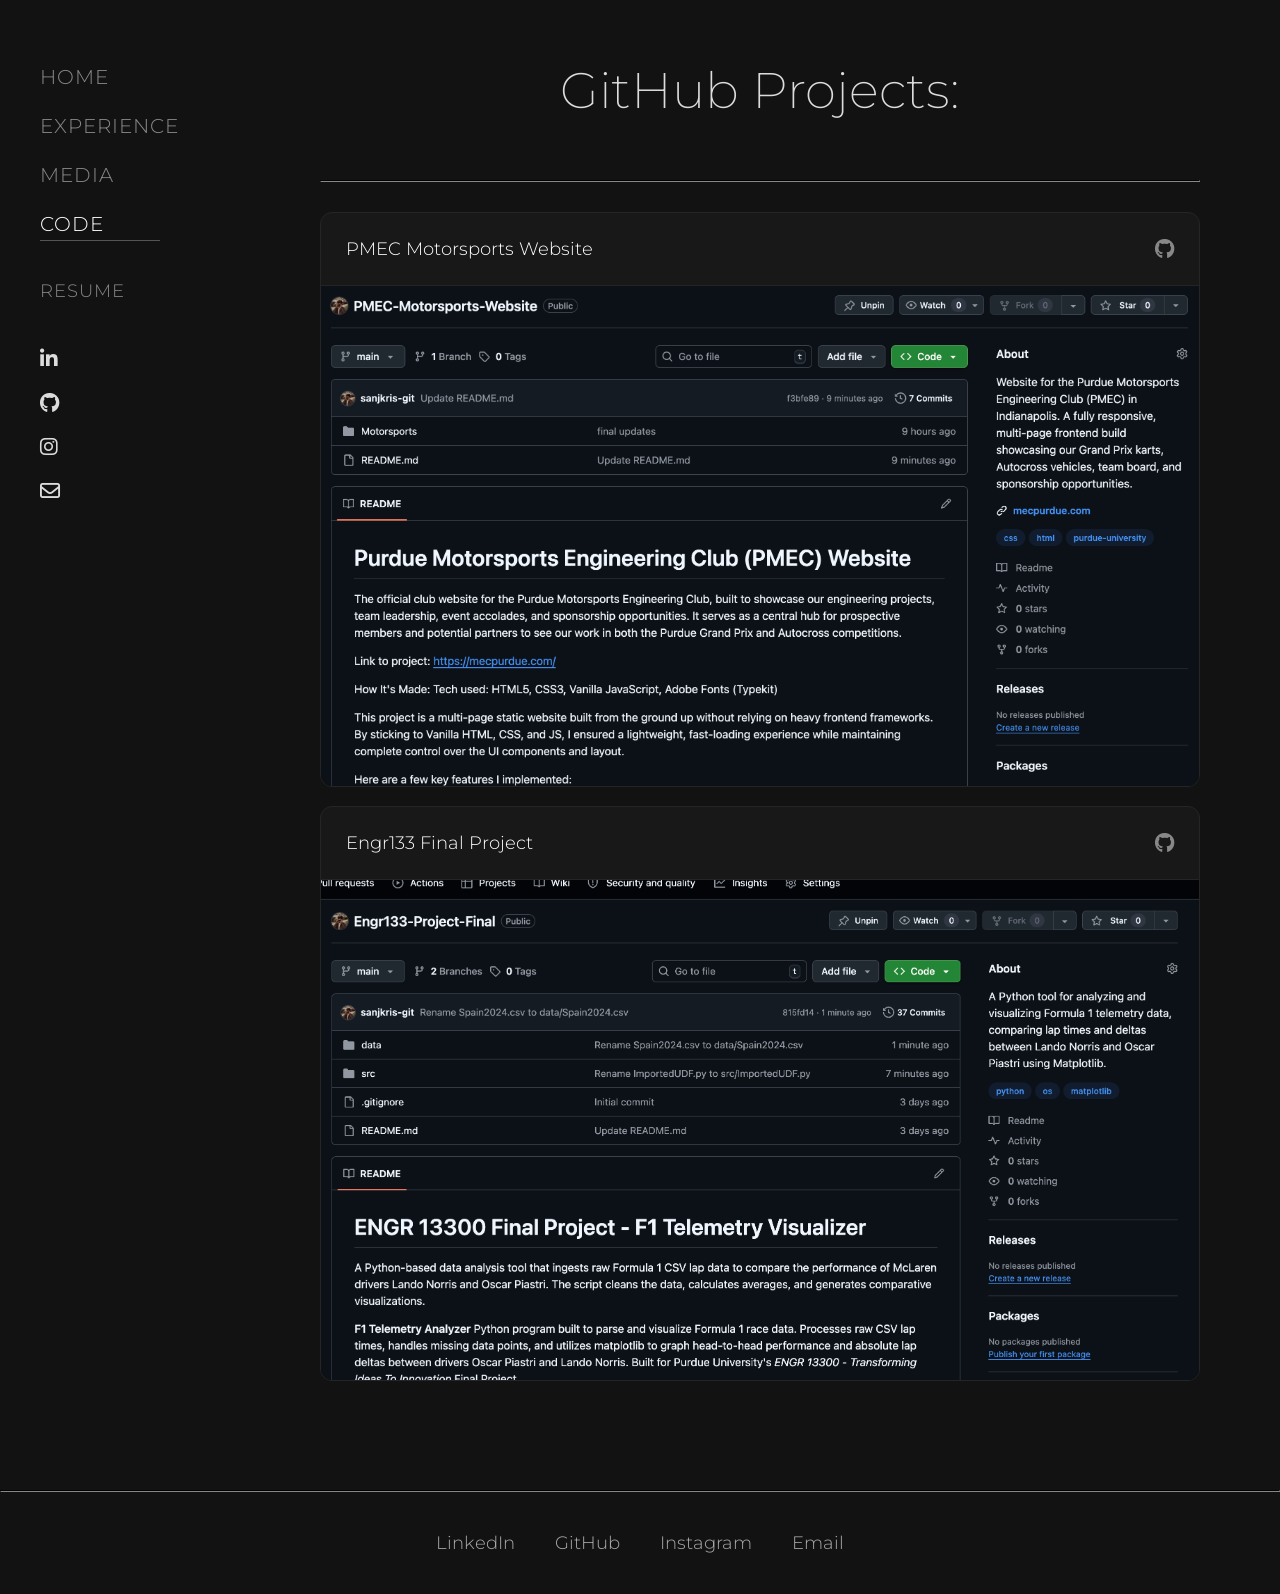
==== Personal/Code.html @ 4988555f "Commit Message: Update Experience and Projects Sections" ====
<!DOCTYPE html>
<html lang="en">
<head>
    <meta charset="UTF-8">
    <meta name="viewport" content="width=device-width, initial-scale=1.0">
    <title>Sanjay Krishnan</title>
    <link href="https://fonts.googleapis.com/css2?family=Montserrat:wght@100;300;400&display=swap" rel="stylesheet">
    <link rel="stylesheet" href="https://cdnjs.cloudflare.com/ajax/libs/font-awesome/6.4.0/css/all.min.css">
    
    <style>
        /* CSS Reset and Base Styles */
        * {
            margin: 0;
            padding: 0;
            box-sizing: border-box;
        }

        body {
            background-color: #121212; /* Dark background */
            color: #dcdcdc; /* Light grey text */
            font-family: 'Montserrat', sans-serif;
            font-weight: 300;
            min-height: 100vh;
        }

        /* Container Layout */
        .container {
            width: 100%;
            min-height: 100vh;
        }

        /* --- Left Sidebar --- */
        .sidebar {
            position: fixed;
            width: 200px;
            padding: 60px 40px;
            display: flex;
            flex-direction: column;
            justify-content: space-between;
            height: 100vh;
            transition: opacity 0.1s ease-out; 
        }

        /* Navigation */
        .nav-menu {
            list-style: none;
            margin-bottom: 40px;
            position: relative;
        }

        .nav-menu li {
            margin-bottom: 15px;
            font-size: 20px;
            letter-spacing: 1px;
            position: relative;
        }

        .nav-menu a {
            color: #888;
            text-decoration: none;
            transition: color 0.3s;
            display: block;
            padding: 5px 0;
            position: relative;
        }

        .nav-menu a:hover {
            color: #fff;
        }

        .nav-menu .active a {
            color: #fff;
        }

        /* Individual Sliding Underline for Each Nav Item */
        .nav-menu li::after {
            content: '';
            position: absolute;
            bottom: 0;
            left: 0;
            width: 100%;
            height: 1px;
            background-color: #555;
            transform: scaleX(0);
            transform-origin: left;
            transition: transform 0.3s ease;
        }

        .nav-menu li.active::after {
            transform: scaleX(1);
        }

        /* Page Transition Styles - Only for main content */
        .main-content-transition {
            opacity: 0;
            transform: translateY(20px);
            transition: opacity 0.5s ease, transform 0.5s ease;
        }

        .main-content-transition.active {
            opacity: 1;
            transform: translateY(0);
        }

        /* Social Icons */
        .social-icons {
            display: flex;
            flex-direction: column;
            gap: 20px;
            margin-bottom: auto;
        }

        .social-icons a {
            color: #dcdcdc;
            font-size: 20px;
            text-decoration: none;
            transition: color 0.3s;
        }

        .social-icons a:hover {
            color: #fff;
        }

        /* --- Main Content Area --- */
        .main-content {
            margin-left: 280px;
            padding: 60px 80px 60px 40px;
            display: flex;
            flex-direction: column;
            position: relative;
        }

        /* Hero Section (Name) */
        .hero {
            margin-top: 40px;
            margin-bottom: 60px; 
            display: flex;
            justify-content: space-between;
            align-items: center;
            gap: 60px; 
        }

        .hero-text {
            flex: 1;
        }

        .hero h1 {
            font-size: 80px;
            font-weight: 100;
            line-height: 1.1;
            letter-spacing: 2px;
            color: #fff;
            margin-bottom: 15px;
        }

        .hero h2 {
            font-size: 14px;
            font-weight: 300;
            color: #aaa;
            letter-spacing: 0.5px;
            margin-bottom: 20%;
        }

        /* Bottom Content Area (Contact & About) */
        .bottom-content {
            display: flex;
            justify-content: space-between;
            align-items: flex-end;
            padding-bottom: 20px;
        }

        .contact-info {
            font-size: 20px;
            color: #aaa;
            line-height: 1.6;
        }

        /* Image Section */
        .image {
            width: 500px;
            flex-shrink: 0;
            border-radius: 12px;
            overflow: hidden;
            box-shadow: 0 15px 35px rgba(0, 0, 0, 0.5);
            transition: transform 0.3s ease;
        }

        .image:hover {
            transform: translateY(-5px);
        }

        .image img {
            width: 100%;
            height: auto;
            display: block;
            object-fit: cover;
        }

        .projects-wrapper {
            margin-top: 0px;
        }

        /* About Me Body Section */
        .about-me-body {
            opacity: 0;
            transition: opacity 0.8s ease-in-out;
            padding: 60px 80px 60px 40px;
            display: flex;
            flex-direction: column;
            gap: 20px;
        }

        .about-me-body h1 {
            text-align: center;
            font-size: 80px;
            font-weight: 100;
            line-height: 1.1;
            letter-spacing: 2px;
            color: #fff;
            margin-bottom: 15px;
            transition: color 0.3s;
        }

        .about-me-body.visible {
            opacity: 1;
        }

        /* --- CSS Toggle Switch --- */
        .switch {
            position: relative;
            display: inline-block;
            width: 60px;
            height: 34px;
            align-self: center; 
            margin-bottom: 20px;
        }

        .switch input {
            opacity: 0;
            width: 0;
            height: 0;
        }

        .slider {
            position: absolute;
            cursor: pointer;
            top: 0;
            left: 0;
            right: 0;
            bottom: 0;
            background-color: #333; 
            -webkit-transition: .4s;
            transition: .4s;
            border: 1px solid #555; 
        }

        .slider:before {
            position: absolute;
            content: "";
            height: 24px;
            width: 24px;
            left: 4px;
            bottom: 4px;
            background-color: #dcdcdc;
            -webkit-transition: .4s;
            transition: .4s;
        }

        input:checked + .slider {
            background-color: #e0e1e4; 
        }

        input:focus + .slider {
            box-shadow: 0 0 1px #e0e1e4;
        }

        input:checked + .slider:before {
            -webkit-transform: translateX(26px);
            -ms-transform: translateX(26px);
            transform: translateX(26px);
            background-color: #121212; 
        }

        .slider.round {
            border-radius: 34px;
        }

        .slider.round:before {
            border-radius: 50%;
        }

        /* --- Toggle Content Container --- */
        .toggle-content {
            transition: background-color 0.5s ease, color 0.5s ease;
            padding: 40px;
            border-radius: 8px;
            display: flex;
            align-items: center; 
            justify-content: center;
            gap: 60px; 
        }

        .toggle-content.state-1 {
            background-color: #121212;
            color: #dcdcdc;
        }

        .toggle-content.state-2 {
            background-color: #e0e1e4;
            color: #121212;
        }

        .profile-picture {
            flex-shrink: 0;
            width: 300px; 
            height: 300px; 
            border-radius: 50%; 
            overflow: hidden; 
            transition: transform 0.3s ease;
            box-shadow: 0 10px 20px rgba(0, 0, 0, 0.3);
        }

        .profile-picture:hover {
            transform: translateY(-5px);
        }

        .profile-picture img {
            width: 100%;
            height: 100%;
            object-fit: cover; 
            display: block;
        }

        .toggle-text {
            display: flex;
            flex-direction: column;
            gap: 20px; 
            max-width: 500px; 
        }

        .toggle-text p {
            font-size: 22px; 
            line-height: 1.6;
            margin: 0; 
        }

        /* =========================================
           NEW GRID & CARD ANIMATIONS FOR MAIN 
           ========================================= */
        .github-projects {
            display: grid;
            grid-template-columns: repeat(auto-fill, minmax(350px, 1fr));
            gap: 40px;
            margin-top: 40px;
        }

        .github-card {
            background: #181818;
            border: 1px solid #252525;
            border-radius: 12px;
            overflow: hidden;
            display: flex;
            flex-direction: column;
            transition: transform 0.4s ease, box-shadow 0.4s ease, border-color 0.4s ease;
            text-decoration: none;
        }

        .github-card:hover {
            transform: translateY(-8px);
            box-shadow: 0 15px 35px rgba(0, 0, 0, 0.5);
            border-color: #444;
        }

        .project-header {
            padding: 25px;
            border-bottom: 1px solid #252525;
            display: flex;
            justify-content: space-between;
            align-items: center;
        }

        .project-link {
            font-size: 18px;
            font-weight: 300;
            color: #fff;
            text-decoration: none;
            transition: color 0.3s;
        }

        .github-card:hover .project-link {
            color: #aaa;
        }

        .project-icon {
            color: #888;
            font-size: 20px;
            transition: color 0.3s;
        }

        .github-card:hover .project-icon {
            color: #fff;
        }

        .img-container {
            width: 100%;
            height: 500px;
            overflow: hidden;
            background: #111;
        }

        .img-container img {
            width: 100%;
            height: 100%;
            object-fit: cover;
            object-position: top;
            transition: transform 0.6s ease;
            display: block;
        }


        /* --- Mobile Responsiveness --- */
        @media (max-width: 768px) {
            .sidebar {
                position: relative;
                width: 100%;
                height: auto;
                padding: 20px;
                flex-direction: row;
                align-items: center;
            }
            .nav-menu {
                display: flex;
                gap: 15px;
                margin-bottom: 0;
            }
            .social-icons {
                flex-direction: row;
            }
            .main-content {
                margin-left: 0;
                padding: 20px;
            }
            .hero {
                flex-direction: column;
                text-align: center;
                gap: 30px;
            }
            .image {
                width: 100%;
            }
            .about-me-body {
                padding: 20px;
                height: 70px;
            }
            .hero h1, .about-me-body h1 {
                font-size: 50px;
            }
            
            .toggle-content {
                flex-direction: column;
                text-align: center;
                gap: 30px;
                padding: 20px;
            }
            .profile-picture {
                width: 200px; 
                height: 200px;
            }
            .toggle-text p {
                font-size: 18px; 
            }
            .github-projects {
                grid-template-columns: 1fr;
            }
        }
    </style>
</head>
<body>
    <div class="container">
        <aside class="sidebar">
            <div>
                <ul class="nav-menu">
                    <li><a href="Home.html">HOME</a></li>
                    <li><a href="Experience.html">EXPERIENCE</a></li>
                    <li><a href="Projects.html">MEDIA</a></li>
                    <li class="active"><a href="Code.html">CODE</a></li>
                    <br>
                    <li><a href="Sanjay Krishnan Resume.pdf" target="_blank" style="font-size: 18px; ">RESUME</a></li>
                </ul>

                <div class="social-icons">
                    <a href="https://www.linkedin.com/in/sanjkris/"><i class="fab fa-linkedin-in"></i></a>
                    <a href="https://github.com/sanjkris-git"><i class="fa-brands fa-github"></i></a>
                    <a href="https://www.instagram.com/_san.who_/"><i class="fab fa-instagram"></i></a>
                    <a href="mailto:sanjkris@gmail.com"><i class="far fa-envelope"></i></a>
                </div>
            </div>
        </aside>

        <main class="main-content main-content-transition">
            <section class="tech projects">
                <section class="section-title">
                    <h1 style="font-weight: 200; font-size: 50px; text-align: center">GitHub Projects:</h1>
                    <br>
                </section>

                <hr style="border-color: #333; margin-top: 40px;">
            
                <section class="github-projects" style="margin: 30px auto; display: block; max-width: 1200px;">
                    <a href="https://github.com/sanjkris-git/PMEC-Motorsports-Website" target="_blank" class="github-card">
                        <div class="project-header">
                            <span class="project-link">PMEC Motorsports Website</span>
                            <i class="fa-brands fa-github project-icon"></i>
                        </div>
                        <div class="img-container">
                            <img src="Images/PMEC_Web.png" alt="PMEC Motorsports Website">
                        </div>
                    </a>

                    <br>

                    <a href="https://github.com/sanjkris-git/Engr133-Project-Final" target="_blank" class="github-card">
                        <div class="project-header">
                            <span class="project-link">Engr133 Final Project</span>
                            <i class="fa-brands fa-github project-icon"></i>
                        </div>
                        <div class="img-container">
                            <img src="Images/133_Final.png" alt="Engr133 Final Project">
                        </div>
                    </a>
                </section>
            </section>
        </main>
    </div>

    <div class="projects-wrapper">
        <div class="projects-section">
            
        </div>
    </div>
    <br>

    <section class="link-bar">
        <hr style="border-color: #333; margin-bottom: 20px;">
        <div style="display: flex; justify-content: center; gap: 40px; padding-bottom: 40px; padding-top:20px">
            <a href="https://www.linkedin.com/in/sanjkris/" style="color: #aaa; text-decoration: none; font-size: 18px;">LinkedIn</a>
            <a href="https://github.com/sanjkris-git" style="color: #aaa; text-decoration: none; font-size: 18px;">GitHub</a>
            <a href="https://www.instagram.com/_san.who_/" style="color: #aaa; text-decoration: none; font-size: 18px;">Instagram</a>
            <a href="mailto:sanjkris@gmail.com" style="color: #aaa; text-decoration: none; font-size: 18px;">Email</a>
        </div>
    </section>

    <script>
        const mainContent = document.querySelector('.main-content');
        const sidebar = document.querySelector('.sidebar');
        const navMenu = document.querySelector('.nav-menu');
        const navLinks = document.querySelectorAll('.nav-menu a');

        // Page transition functionality - Only affects main content
        function fadeOutPage() {
            const mainContent = document.querySelector('.main-content');
            mainContent.classList.add('main-content-transition');
            mainContent.classList.remove('active');
        }

        function fadeInPage() {
            const mainContent = document.querySelector('.main-content');
            setTimeout(() => {
                mainContent.classList.add('active');
            }, 50);
        }

        // Navigation click handler with transitions
        navLinks.forEach(link => {
            link.addEventListener('click', function(e) {
                if (!this.classList.contains('active')) {
                    e.preventDefault();
                    fadeOutPage();
                    
                    setTimeout(() => {
                        window.location.href = this.href;
                    }, 300);
                }
            });
        });

        // Initialize page fade-in on load
        window.addEventListener('load', function() {
            fadeInPage();
        });

        // Update active navigation state and sliding underline
        function updateActiveNav() {
            const currentPath = window.location.pathname.split('/').pop();
            const navItems = document.querySelectorAll('.nav-menu li');
            
            navItems.forEach(item => {
                const link = item.querySelector('a');
                const linkPath = link.getAttribute('href').split('/').pop();
                if (linkPath === currentPath) {
                    item.classList.add('active');
                } else {
                    item.classList.remove('active');
                }
            });
        }

        // Sidebar scroll fade effect
        window.addEventListener('scroll', function() {
            const scrollTop = window.scrollY;
            let fadeDistance = mainContent.offsetHeight - window.innerHeight;
            
            if (fadeDistance <= 0) {
                fadeDistance = 500; 
            }

            const opacity = Math.max(0, 1 - (scrollTop / fadeDistance));
            sidebar.style.opacity = opacity;
        });

        // About me body fade in/out on scroll
        const observerOptions = {
            threshold: 0.1
        };

        const observer = new IntersectionObserver(function(entries) {
            entries.forEach(entry => {
                if (entry.isIntersecting) {
                    entry.target.classList.add('visible');
                } else {
                    entry.target.classList.remove('visible');
                }
            });
        }, observerOptions);

        // Quick check to make sure aboutMeBody exists on this specific page to avoid script breaking
        if (typeof aboutMeBody !== 'undefined') {
            observer.observe(aboutMeBody);
        }

        // Initialize navigation on page load
        updateActiveNav();
    </script>
</body>
</html>
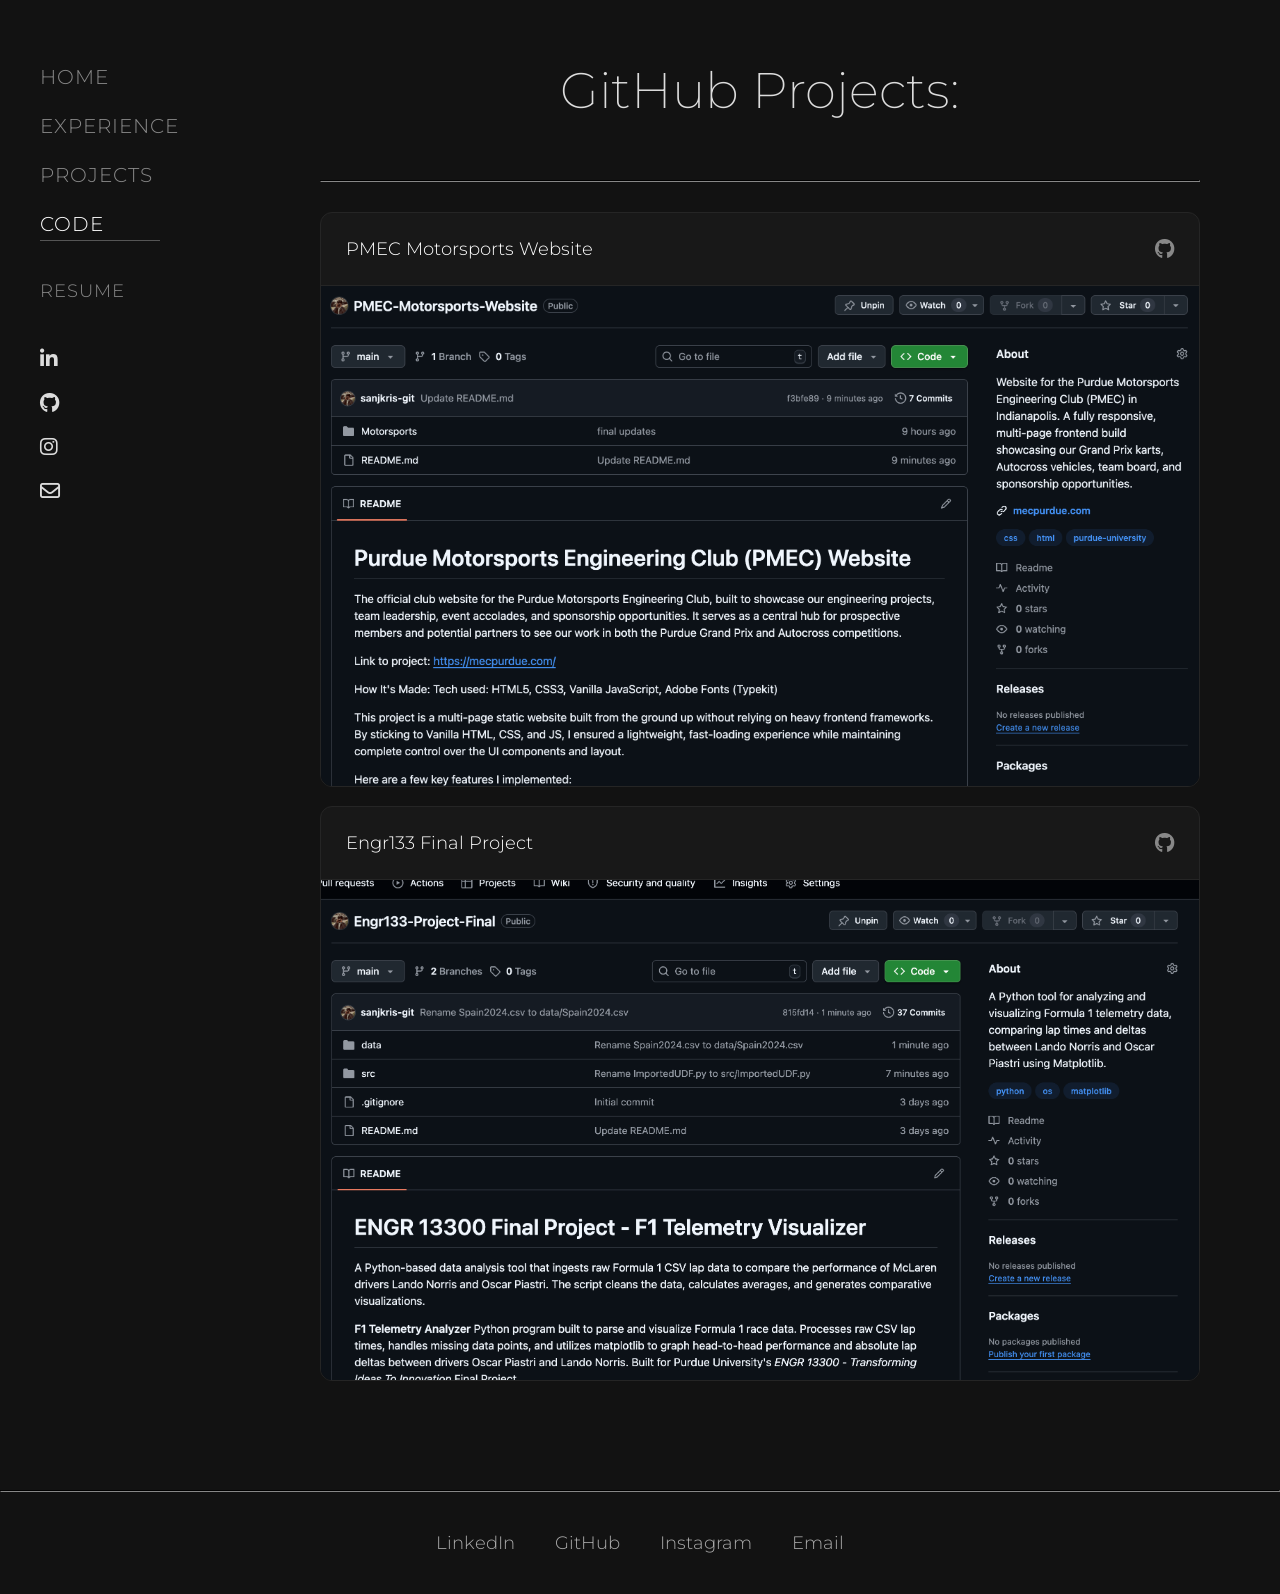
==== commit 2644c393: "Updated all media pages to project pages" ====
--- a/Personal/Code.html
+++ b/Personal/Code.html
@@ -482,7 +482,7 @@
                 <ul class="nav-menu">
                     <li><a href="Home.html">HOME</a></li>
                     <li><a href="Experience.html">EXPERIENCE</a></li>
-                    <li><a href="Projects.html">MEDIA</a></li>
+                    <li><a href="Projects.html">PROJECTS</a></li>
                     <li class="active"><a href="Code.html">CODE</a></li>
                     <br>
                     <li><a href="Sanjay Krishnan Resume.pdf" target="_blank" style="font-size: 18px; ">RESUME</a></li>
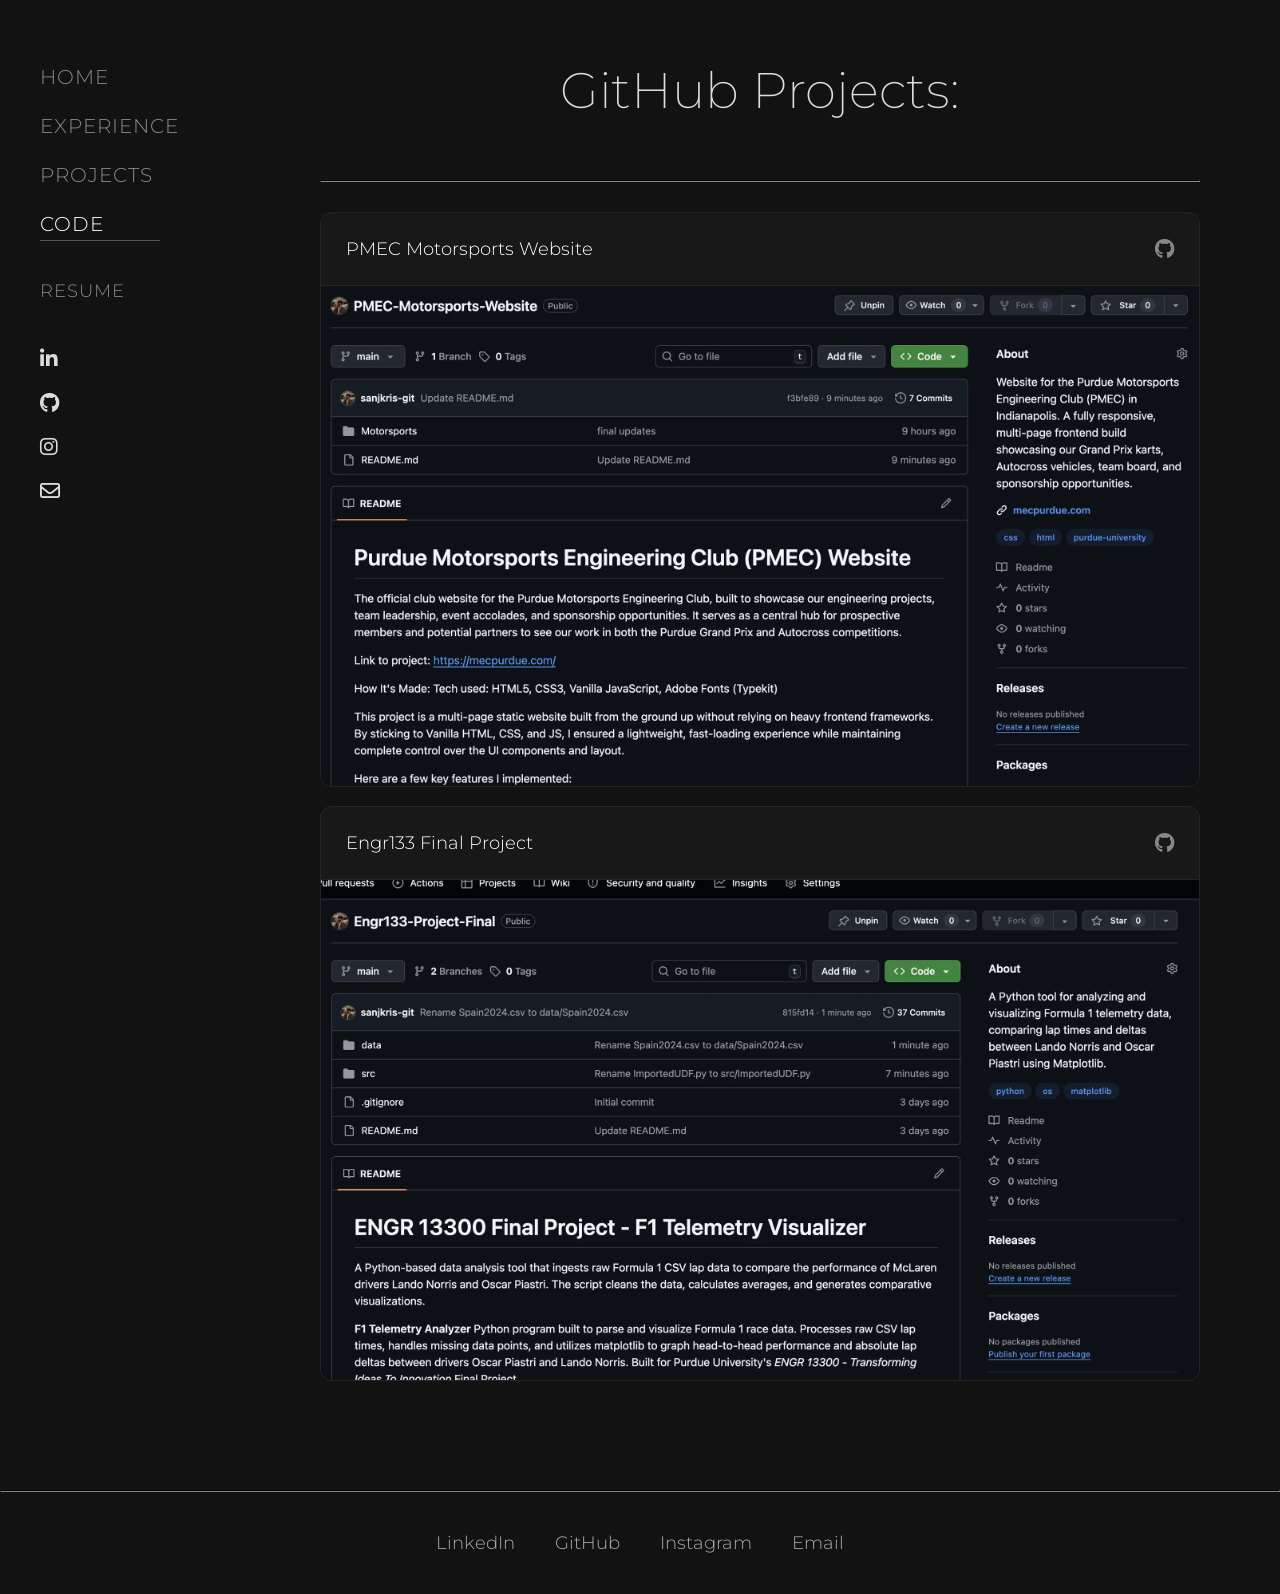
==== commit 85b5b7d7: "Update portfolio files" ====
--- a/Personal/Code.html
+++ b/Personal/Code.html
@@ -4,6 +4,9 @@
     <meta charset="UTF-8">
     <meta name="viewport" content="width=device-width, initial-scale=1.0">
     <title>Sanjay Krishnan</title>
+    <link rel="preconnect" href="https://fonts.googleapis.com">
+    <link rel="preconnect" href="https://fonts.gstatic.com" crossorigin>
+    <link rel="preconnect" href="https://cdnjs.cloudflare.com" crossorigin>
     <link href="https://fonts.googleapis.com/css2?family=Montserrat:wght@100;300;400&display=swap" rel="stylesheet">
     <link rel="stylesheet" href="https://cdnjs.cloudflare.com/ajax/libs/font-awesome/6.4.0/css/all.min.css">
     
@@ -472,6 +475,24 @@
             .github-projects {
                 grid-template-columns: 1fr;
             }
+            .img-container {
+                height: 260px;
+            }
+        }
+            /* Small-phone tightening for the nav row */
+        @media (max-width: 480px) {
+            .nav-menu {
+                flex-wrap: wrap;
+                justify-content: center;
+                gap: 10px;
+            }
+            .nav-menu li {
+                font-size: 15px;
+            }
+            .social-icons {
+                flex-wrap: wrap;
+                justify-content: center;
+            }
         }
     </style>
 </head>
@@ -480,12 +501,12 @@
         <aside class="sidebar">
             <div>
                 <ul class="nav-menu">
-                    <li><a href="Home.html">HOME</a></li>
+                    <li><a href="index.html">HOME</a></li>
                     <li><a href="Experience.html">EXPERIENCE</a></li>
                     <li><a href="Projects.html">PROJECTS</a></li>
                     <li class="active"><a href="Code.html">CODE</a></li>
                     <br>
-                    <li><a href="Sanjay Krishnan Resume.pdf" target="_blank" style="font-size: 18px; ">RESUME</a></li>
+                    <li><a href="Resume.html" style="font-size: 18px;">RESUME</a></li>
                 </ul>
 
                 <div class="social-icons">
@@ -513,7 +534,7 @@
                             <i class="fa-brands fa-github project-icon"></i>
                         </div>
                         <div class="img-container">
-                            <img src="Images/PMEC_Web.png" alt="PMEC Motorsports Website">
+                            <img src="Images/PMEC_Web.webp" alt="PMEC Motorsports Website" decoding="async">
                         </div>
                     </a>
 
@@ -525,7 +546,7 @@
                             <i class="fa-brands fa-github project-icon"></i>
                         </div>
                         <div class="img-container">
-                            <img src="Images/133_Final.png" alt="Engr133 Final Project">
+                            <img src="Images/133_Final.webp" alt="Engr133 Final Project" loading="lazy" decoding="async">
                         </div>
                     </a>
                 </section>
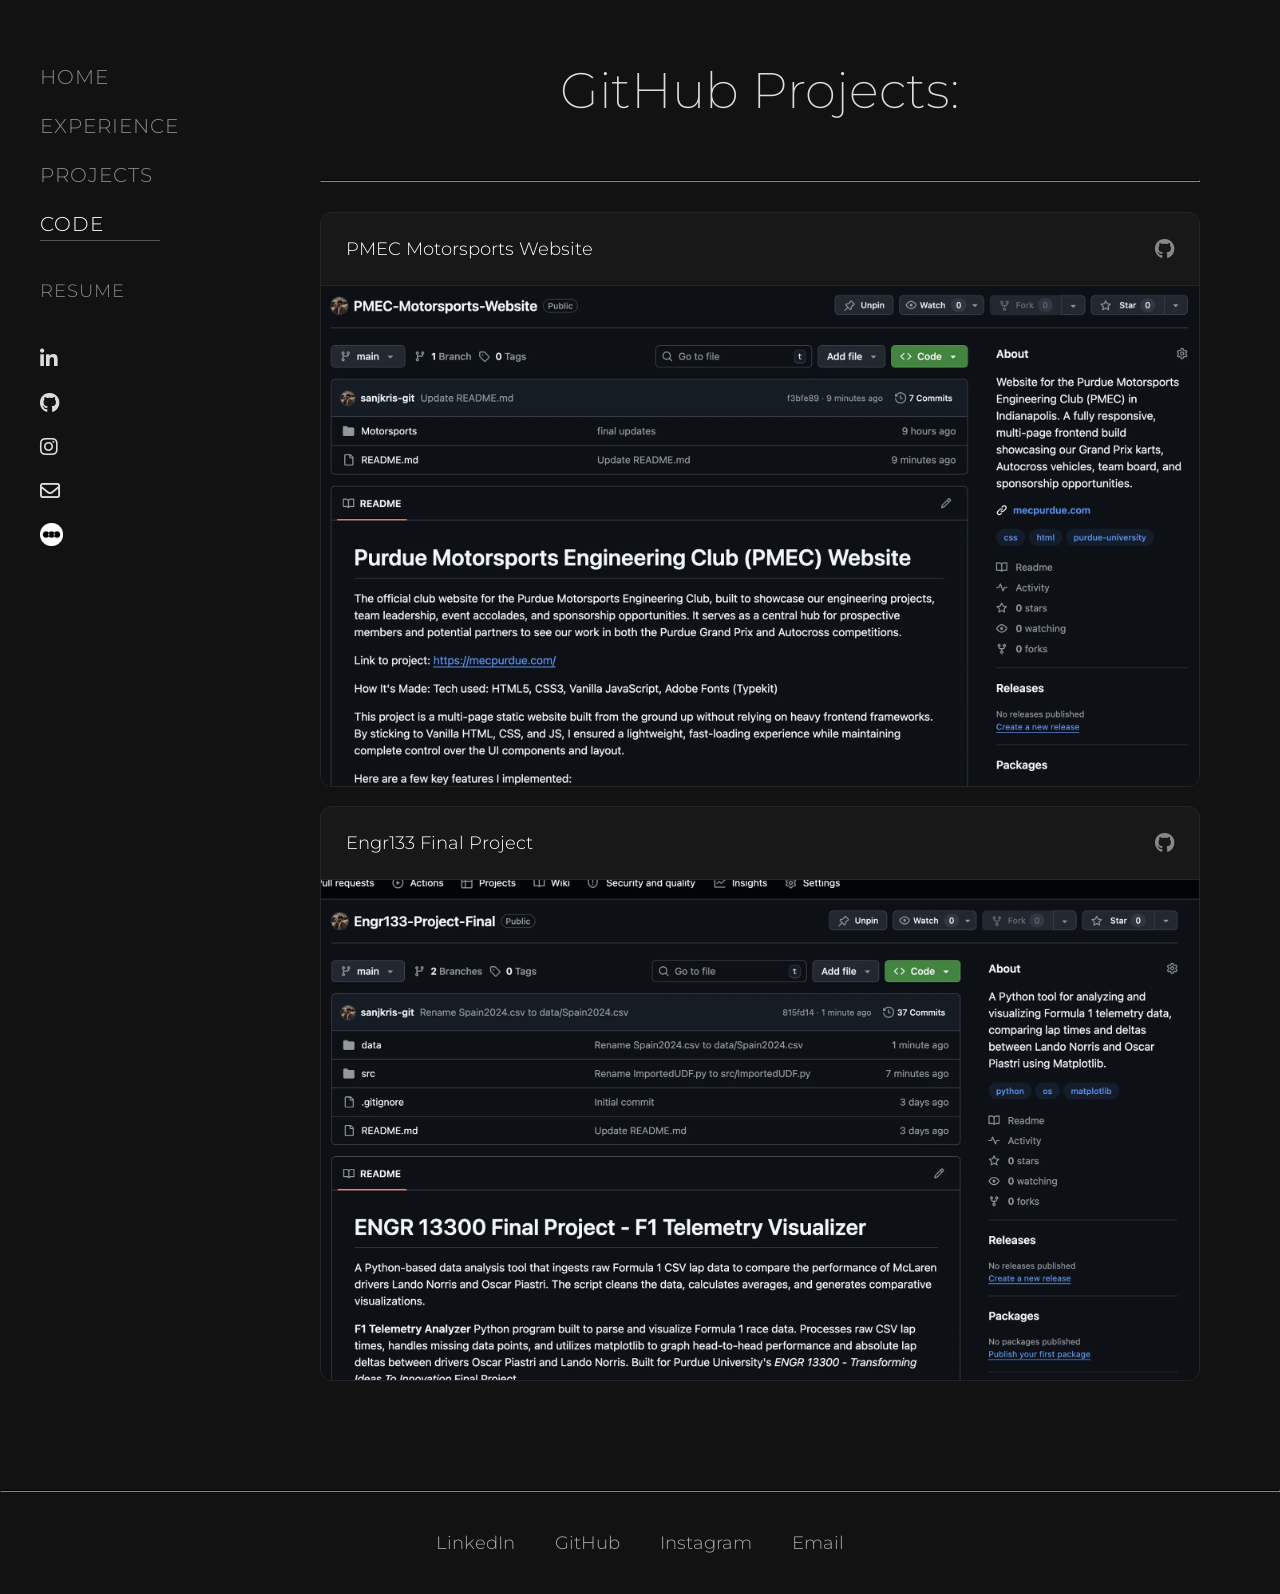
==== commit f1a04c53: "Updated left side" ====
--- a/Personal/Code.html
+++ b/Personal/Code.html
@@ -514,6 +514,9 @@
                     <a href="https://github.com/sanjkris-git"><i class="fa-brands fa-github"></i></a>
                     <a href="https://www.instagram.com/_san.who_/"><i class="fab fa-instagram"></i></a>
                     <a href="mailto:sanjkris@gmail.com"><i class="far fa-envelope"></i></a>
+                    <a href="https://letterboxd.com/san_who/" target="_blank" rel="noopener noreferrer" aria-label="Letterboxd">
+                        <img src="Photography Tabs/letterboxd.png" alt="Letterboxd" style="width: 22.8px; height: 22.8px; border-radius: 6px; display: block;">
+                    </a>
                 </div>
             </div>
         </aside>
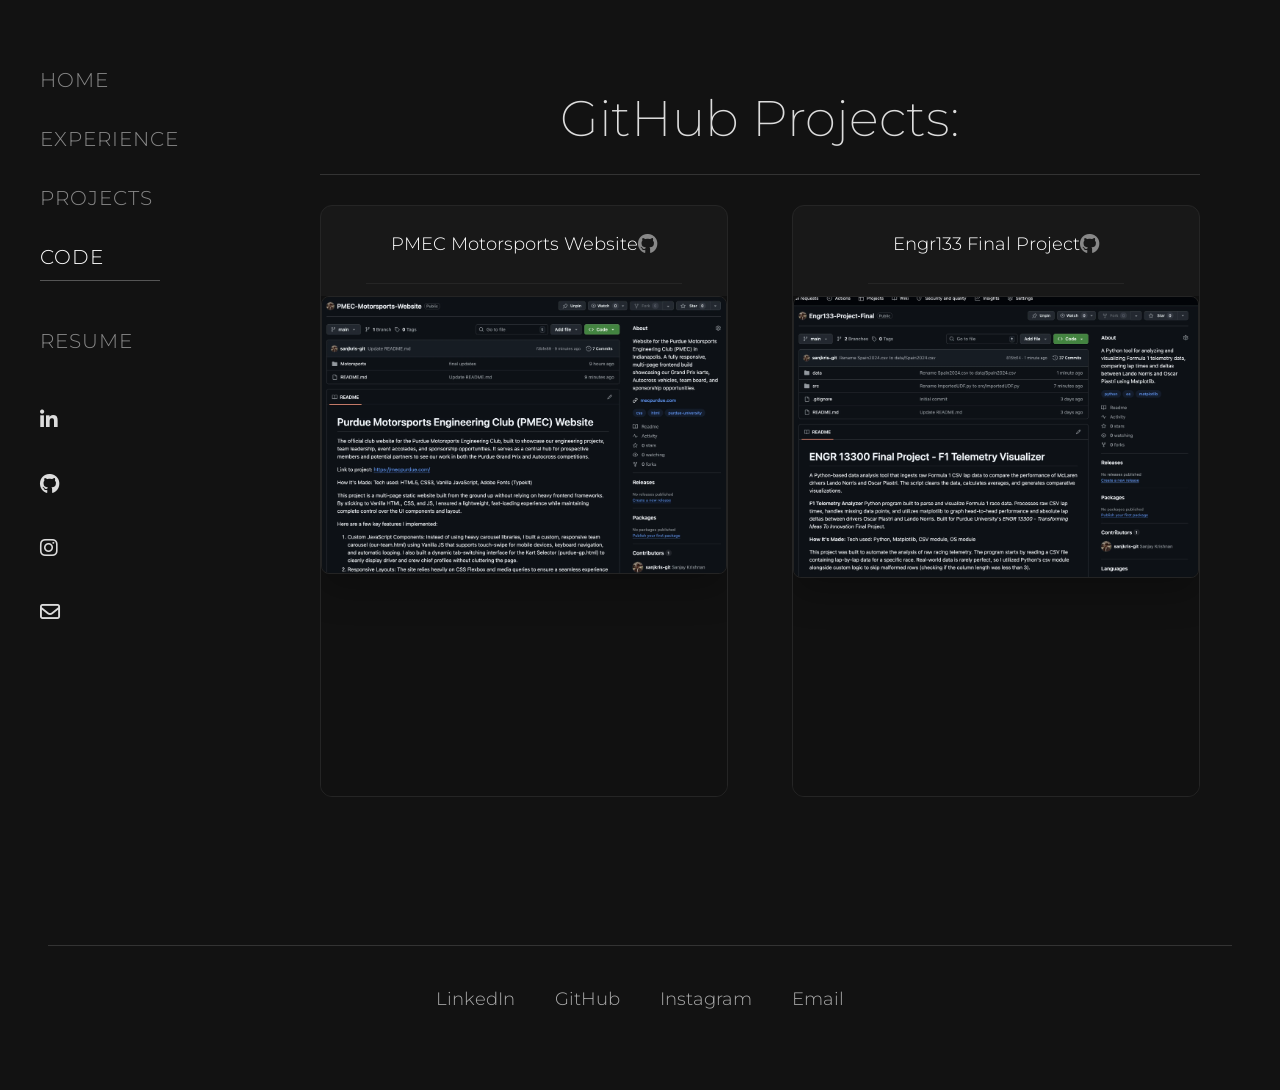
==== commit f5bde95b: "Mobile friendly edits" ====
--- a/Personal/Code.html
+++ b/Personal/Code.html
@@ -3,498 +3,16 @@
 <head>
     <meta charset="UTF-8">
     <meta name="viewport" content="width=device-width, initial-scale=1.0">
+    <link rel="icon" type="image/png" href="favicon.png">
     <title>Sanjay Krishnan</title>
     <link rel="preconnect" href="https://fonts.googleapis.com">
     <link rel="preconnect" href="https://fonts.gstatic.com" crossorigin>
     <link rel="preconnect" href="https://cdnjs.cloudflare.com" crossorigin>
     <link href="https://fonts.googleapis.com/css2?family=Montserrat:wght@100;300;400&display=swap" rel="stylesheet">
     <link rel="stylesheet" href="https://cdnjs.cloudflare.com/ajax/libs/font-awesome/6.4.0/css/all.min.css">
-    
-    <style>
-        /* CSS Reset and Base Styles */
-        * {
-            margin: 0;
-            padding: 0;
-            box-sizing: border-box;
-        }
-
-        body {
-            background-color: #121212; /* Dark background */
-            color: #dcdcdc; /* Light grey text */
-            font-family: 'Montserrat', sans-serif;
-            font-weight: 300;
-            min-height: 100vh;
-        }
-
-        /* Container Layout */
-        .container {
-            width: 100%;
-            min-height: 100vh;
-        }
-
-        /* --- Left Sidebar --- */
-        .sidebar {
-            position: fixed;
-            width: 200px;
-            padding: 60px 40px;
-            display: flex;
-            flex-direction: column;
-            justify-content: space-between;
-            height: 100vh;
-            transition: opacity 0.1s ease-out; 
-        }
-
-        /* Navigation */
-        .nav-menu {
-            list-style: none;
-            margin-bottom: 40px;
-            position: relative;
-        }
-
-        .nav-menu li {
-            margin-bottom: 15px;
-            font-size: 20px;
-            letter-spacing: 1px;
-            position: relative;
-        }
-
-        .nav-menu a {
-            color: #888;
-            text-decoration: none;
-            transition: color 0.3s;
-            display: block;
-            padding: 5px 0;
-            position: relative;
-        }
-
-        .nav-menu a:hover {
-            color: #fff;
-        }
-
-        .nav-menu .active a {
-            color: #fff;
-        }
-
-        /* Individual Sliding Underline for Each Nav Item */
-        .nav-menu li::after {
-            content: '';
-            position: absolute;
-            bottom: 0;
-            left: 0;
-            width: 100%;
-            height: 1px;
-            background-color: #555;
-            transform: scaleX(0);
-            transform-origin: left;
-            transition: transform 0.3s ease;
-        }
-
-        .nav-menu li.active::after {
-            transform: scaleX(1);
-        }
-
-        /* Page Transition Styles - Only for main content */
-        .main-content-transition {
-            opacity: 0;
-            transform: translateY(20px);
-            transition: opacity 0.5s ease, transform 0.5s ease;
-        }
-
-        .main-content-transition.active {
-            opacity: 1;
-            transform: translateY(0);
-        }
-
-        /* Social Icons */
-        .social-icons {
-            display: flex;
-            flex-direction: column;
-            gap: 20px;
-            margin-bottom: auto;
-        }
-
-        .social-icons a {
-            color: #dcdcdc;
-            font-size: 20px;
-            text-decoration: none;
-            transition: color 0.3s;
-        }
-
-        .social-icons a:hover {
-            color: #fff;
-        }
-
-        /* --- Main Content Area --- */
-        .main-content {
-            margin-left: 280px;
-            padding: 60px 80px 60px 40px;
-            display: flex;
-            flex-direction: column;
-            position: relative;
-        }
-
-        /* Hero Section (Name) */
-        .hero {
-            margin-top: 40px;
-            margin-bottom: 60px; 
-            display: flex;
-            justify-content: space-between;
-            align-items: center;
-            gap: 60px; 
-        }
-
-        .hero-text {
-            flex: 1;
-        }
-
-        .hero h1 {
-            font-size: 80px;
-            font-weight: 100;
-            line-height: 1.1;
-            letter-spacing: 2px;
-            color: #fff;
-            margin-bottom: 15px;
-        }
-
-        .hero h2 {
-            font-size: 14px;
-            font-weight: 300;
-            color: #aaa;
-            letter-spacing: 0.5px;
-            margin-bottom: 20%;
-        }
-
-        /* Bottom Content Area (Contact & About) */
-        .bottom-content {
-            display: flex;
-            justify-content: space-between;
-            align-items: flex-end;
-            padding-bottom: 20px;
-        }
-
-        .contact-info {
-            font-size: 20px;
-            color: #aaa;
-            line-height: 1.6;
-        }
-
-        /* Image Section */
-        .image {
-            width: 500px;
-            flex-shrink: 0;
-            border-radius: 12px;
-            overflow: hidden;
-            box-shadow: 0 15px 35px rgba(0, 0, 0, 0.5);
-            transition: transform 0.3s ease;
-        }
-
-        .image:hover {
-            transform: translateY(-5px);
-        }
-
-        .image img {
-            width: 100%;
-            height: auto;
-            display: block;
-            object-fit: cover;
-        }
-
-        .projects-wrapper {
-            margin-top: 0px;
-        }
-
-        /* About Me Body Section */
-        .about-me-body {
-            opacity: 0;
-            transition: opacity 0.8s ease-in-out;
-            padding: 60px 80px 60px 40px;
-            display: flex;
-            flex-direction: column;
-            gap: 20px;
-        }
-
-        .about-me-body h1 {
-            text-align: center;
-            font-size: 80px;
-            font-weight: 100;
-            line-height: 1.1;
-            letter-spacing: 2px;
-            color: #fff;
-            margin-bottom: 15px;
-            transition: color 0.3s;
-        }
-
-        .about-me-body.visible {
-            opacity: 1;
-        }
-
-        /* --- CSS Toggle Switch --- */
-        .switch {
-            position: relative;
-            display: inline-block;
-            width: 60px;
-            height: 34px;
-            align-self: center; 
-            margin-bottom: 20px;
-        }
-
-        .switch input {
-            opacity: 0;
-            width: 0;
-            height: 0;
-        }
-
-        .slider {
-            position: absolute;
-            cursor: pointer;
-            top: 0;
-            left: 0;
-            right: 0;
-            bottom: 0;
-            background-color: #333; 
-            -webkit-transition: .4s;
-            transition: .4s;
-            border: 1px solid #555; 
-        }
-
-        .slider:before {
-            position: absolute;
-            content: "";
-            height: 24px;
-            width: 24px;
-            left: 4px;
-            bottom: 4px;
-            background-color: #dcdcdc;
-            -webkit-transition: .4s;
-            transition: .4s;
-        }
-
-        input:checked + .slider {
-            background-color: #e0e1e4; 
-        }
-
-        input:focus + .slider {
-            box-shadow: 0 0 1px #e0e1e4;
-        }
-
-        input:checked + .slider:before {
-            -webkit-transform: translateX(26px);
-            -ms-transform: translateX(26px);
-            transform: translateX(26px);
-            background-color: #121212; 
-        }
-
-        .slider.round {
-            border-radius: 34px;
-        }
-
-        .slider.round:before {
-            border-radius: 50%;
-        }
-
-        /* --- Toggle Content Container --- */
-        .toggle-content {
-            transition: background-color 0.5s ease, color 0.5s ease;
-            padding: 40px;
-            border-radius: 8px;
-            display: flex;
-            align-items: center; 
-            justify-content: center;
-            gap: 60px; 
-        }
-
-        .toggle-content.state-1 {
-            background-color: #121212;
-            color: #dcdcdc;
-        }
-
-        .toggle-content.state-2 {
-            background-color: #e0e1e4;
-            color: #121212;
-        }
-
-        .profile-picture {
-            flex-shrink: 0;
-            width: 300px; 
-            height: 300px; 
-            border-radius: 50%; 
-            overflow: hidden; 
-            transition: transform 0.3s ease;
-            box-shadow: 0 10px 20px rgba(0, 0, 0, 0.3);
-        }
-
-        .profile-picture:hover {
-            transform: translateY(-5px);
-        }
-
-        .profile-picture img {
-            width: 100%;
-            height: 100%;
-            object-fit: cover; 
-            display: block;
-        }
-
-        .toggle-text {
-            display: flex;
-            flex-direction: column;
-            gap: 20px; 
-            max-width: 500px; 
-        }
-
-        .toggle-text p {
-            font-size: 22px; 
-            line-height: 1.6;
-            margin: 0; 
-        }
-
-        /* =========================================
-           NEW GRID & CARD ANIMATIONS FOR MAIN 
-           ========================================= */
-        .github-projects {
-            display: grid;
-            grid-template-columns: repeat(auto-fill, minmax(350px, 1fr));
-            gap: 40px;
-            margin-top: 40px;
-        }
-
-        .github-card {
-            background: #181818;
-            border: 1px solid #252525;
-            border-radius: 12px;
-            overflow: hidden;
-            display: flex;
-            flex-direction: column;
-            transition: transform 0.4s ease, box-shadow 0.4s ease, border-color 0.4s ease;
-            text-decoration: none;
-        }
-
-        .github-card:hover {
-            transform: translateY(-8px);
-            box-shadow: 0 15px 35px rgba(0, 0, 0, 0.5);
-            border-color: #444;
-        }
-
-        .project-header {
-            padding: 25px;
-            border-bottom: 1px solid #252525;
-            display: flex;
-            justify-content: space-between;
-            align-items: center;
-        }
-
-        .project-link {
-            font-size: 18px;
-            font-weight: 300;
-            color: #fff;
-            text-decoration: none;
-            transition: color 0.3s;
-        }
-
-        .github-card:hover .project-link {
-            color: #aaa;
-        }
-
-        .project-icon {
-            color: #888;
-            font-size: 20px;
-            transition: color 0.3s;
-        }
-
-        .github-card:hover .project-icon {
-            color: #fff;
-        }
-
-        .img-container {
-            width: 100%;
-            height: 500px;
-            overflow: hidden;
-            background: #111;
-        }
-
-        .img-container img {
-            width: 100%;
-            height: 100%;
-            object-fit: cover;
-            object-position: top;
-            transition: transform 0.6s ease;
-            display: block;
-        }
-
-
-        /* --- Mobile Responsiveness --- */
-        @media (max-width: 768px) {
-            .sidebar {
-                position: relative;
-                width: 100%;
-                height: auto;
-                padding: 20px;
-                flex-direction: row;
-                align-items: center;
-            }
-            .nav-menu {
-                display: flex;
-                gap: 15px;
-                margin-bottom: 0;
-            }
-            .social-icons {
-                flex-direction: row;
-            }
-            .main-content {
-                margin-left: 0;
-                padding: 20px;
-            }
-            .hero {
-                flex-direction: column;
-                text-align: center;
-                gap: 30px;
-            }
-            .image {
-                width: 100%;
-            }
-            .about-me-body {
-                padding: 20px;
-                height: 70px;
-            }
-            .hero h1, .about-me-body h1 {
-                font-size: 50px;
-            }
-            
-            .toggle-content {
-                flex-direction: column;
-                text-align: center;
-                gap: 30px;
-                padding: 20px;
-            }
-            .profile-picture {
-                width: 200px; 
-                height: 200px;
-            }
-            .toggle-text p {
-                font-size: 18px; 
-            }
-            .github-projects {
-                grid-template-columns: 1fr;
-            }
-            .img-container {
-                height: 260px;
-            }
-        }
-            /* Small-phone tightening for the nav row */
-        @media (max-width: 480px) {
-            .nav-menu {
-                flex-wrap: wrap;
-                justify-content: center;
-                gap: 10px;
-            }
-            .nav-menu li {
-                font-size: 15px;
-            }
-            .social-icons {
-                flex-wrap: wrap;
-                justify-content: center;
-            }
-        }
-    </style>
+    <link rel="stylesheet" href="styles.css">
+    <link rel="stylesheet" href="overrides.css">
+    <script src="mobile-nav.js" defer></script>
 </head>
 <body>
     <div class="container">
@@ -506,7 +24,7 @@
                     <li><a href="Projects.html">PROJECTS</a></li>
                     <li class="active"><a href="Code.html">CODE</a></li>
                     <br>
-                    <li><a href="Resume.html" style="font-size: 18px;">RESUME</a></li>
+                    <li><a href="Resume.html">RESUME</a></li>
                 </ul>
 
                 <div class="social-icons">
@@ -514,9 +32,6 @@
                     <a href="https://github.com/sanjkris-git"><i class="fa-brands fa-github"></i></a>
                     <a href="https://www.instagram.com/_san.who_/"><i class="fab fa-instagram"></i></a>
                     <a href="mailto:sanjkris@gmail.com"><i class="far fa-envelope"></i></a>
-                    <a href="https://letterboxd.com/san_who/" target="_blank" rel="noopener noreferrer" aria-label="Letterboxd">
-                        <img src="Photography Tabs/letterboxd.png" alt="Letterboxd" style="width: 22.8px; height: 22.8px; border-radius: 6px; display: block;">
-                    </a>
                 </div>
             </div>
         </aside>
@@ -524,13 +39,13 @@
         <main class="main-content main-content-transition">
             <section class="tech projects">
                 <section class="section-title">
-                    <h1 style="font-weight: 200; font-size: 50px; text-align: center">GitHub Projects:</h1>
+                    <h1>GitHub Projects:</h1>
                     <br>
                 </section>
 
-                <hr style="border-color: #333; margin-top: 40px;">
+                <hr>
             
-                <section class="github-projects" style="margin: 30px auto; display: block; max-width: 1200px;">
+                <section class="github-projects">
                     <a href="https://github.com/sanjkris-git/PMEC-Motorsports-Website" target="_blank" class="github-card">
                         <div class="project-header">
                             <span class="project-link">PMEC Motorsports Website</span>
@@ -565,12 +80,12 @@
     <br>
 
     <section class="link-bar">
-        <hr style="border-color: #333; margin-bottom: 20px;">
-        <div style="display: flex; justify-content: center; gap: 40px; padding-bottom: 40px; padding-top:20px">
-            <a href="https://www.linkedin.com/in/sanjkris/" style="color: #aaa; text-decoration: none; font-size: 18px;">LinkedIn</a>
-            <a href="https://github.com/sanjkris-git" style="color: #aaa; text-decoration: none; font-size: 18px;">GitHub</a>
-            <a href="https://www.instagram.com/_san.who_/" style="color: #aaa; text-decoration: none; font-size: 18px;">Instagram</a>
-            <a href="mailto:sanjkris@gmail.com" style="color: #aaa; text-decoration: none; font-size: 18px;">Email</a>
+        <hr>
+        <div>
+            <a href="https://www.linkedin.com/in/sanjkris/">LinkedIn</a>
+            <a href="https://github.com/sanjkris-git">GitHub</a>
+            <a href="https://www.instagram.com/_san.who_/">Instagram</a>
+            <a href="mailto:sanjkris@gmail.com">Email</a>
         </div>
     </section>
 
--- a/Personal/styles.css
+++ b/Personal/styles.css
@@ -0,0 +1,4009 @@
+        /* CSS Reset and Base Styles */
+        * {
+            margin: 0;
+            padding: 0;
+            box-sizing: border-box;
+        }
+
+        body {
+            background-color: #121212; /* Dark background */
+            color: #dcdcdc; /* Light grey text */
+            font-family: 'Montserrat', sans-serif;
+            font-weight: 300;
+            min-height: 100vh;
+        }
+
+        /* Container Layout */
+        .container {
+            width: 100%;
+            min-height: 100vh;
+        }
+
+        /* --- Left Sidebar --- */
+        .sidebar {
+            position: fixed;
+            width: 200px;
+            padding: 60px 40px;
+            display: flex;
+            flex-direction: column;
+            justify-content: space-between;
+            height: 100vh;
+            transition: opacity 0.1s ease-out; 
+        }
+
+        /* Navigation */
+        .nav-menu {
+            list-style: none;
+            margin-bottom: 40px;
+            position: relative;
+        }
+
+        .nav-menu li {
+            margin-bottom: 15px;
+            font-size: 20px;
+            letter-spacing: 1px;
+            position: relative;
+        }
+
+        .nav-menu a {
+            color: #888;
+            text-decoration: none;
+            transition: color 0.3s;
+            display: block;
+            padding: 5px 0;
+            position: relative;
+        }
+
+        .nav-menu a:hover {
+            color: #fff;
+        }
+
+        .nav-menu .active a {
+            color: #fff;
+        }
+
+        /* Individual Sliding Underline for Each Nav Item */
+        .nav-menu li::after {
+            content: '';
+            position: absolute;
+            bottom: 0;
+            left: 0;
+            width: 100%;
+            height: 1px;
+            background-color: #555;
+            transform: scaleX(0);
+            transform-origin: left;
+            transition: transform 0.3s ease;
+        }
+
+        .nav-menu li.active::after {
+            transform: scaleX(1);
+        }
+
+        /* Page Transition Styles - Only for main content */
+        .main-content-transition {
+            opacity: 0;
+            transform: translateY(20px);
+            transition: opacity 0.5s ease, transform 0.5s ease;
+        }
+
+        .main-content-transition.active {
+            opacity: 1;
+            transform: translateY(0);
+        }
+
+        /* Social Icons */
+        .social-icons {
+            display: flex;
+            flex-direction: column;
+            gap: 20px;
+            margin-bottom: auto;
+        }
+
+        .social-icons a {
+            color: #dcdcdc;
+            font-size: 20px;
+            text-decoration: none;
+            transition: color 0.3s;
+        }
+
+        .social-icons a:hover {
+            color: #fff;
+        }
+
+        /* --- Main Content Area --- */
+        .main-content {
+            margin-left: 280px;
+            padding: 60px 80px 60px 40px;
+            display: flex;
+            flex-direction: column;
+            position: relative;
+        }
+
+        /* Hero Section (Name) */
+        .hero {
+            margin-top: 40px;
+            margin-bottom: 60px; 
+            display: flex;
+            justify-content: space-between;
+            align-items: center;
+            gap: 60px; 
+        }
+
+    /* Final shared cascade */
+    html {
+        overflow-x: hidden;
+        scroll-behavior: smooth;
+        -webkit-text-size-adjust: 100%;
+    }
+
+    body {
+        overflow-x: hidden;
+    }
+
+    hr {
+        border: 0;
+        border-top: 1px solid #333;
+    }
+
+    .contact-info a,
+    .link-bar a {
+        color: #aaa;
+        text-decoration: none;
+    }
+
+    .link-bar {
+        padding: 0 var(--page-gutter, 16px) 40px;
+    }
+
+    .link-bar > hr {
+        margin: 20px 0;
+    }
+
+    .link-bar > div {
+        display: flex;
+        justify-content: center;
+        gap: 40px;
+        padding: 20px 0;
+    }
+
+    .sidebar img[alt="Letterboxd"] {
+        width: 22.8px;
+        height: 22.8px;
+        border-radius: 6px;
+        display: block;
+    }
+
+    .yt-stats .fa-youtube {
+        color: #f00;
+    }
+
+    a,
+    button,
+    .carousel-button,
+    .arrow-btn,
+    .btn,
+    .yt-btn {
+        -webkit-tap-highlight-color: transparent;
+    }
+
+    button,
+    .carousel-button,
+    .arrow-btn,
+    .btn,
+    .yt-btn {
+        min-width: 44px;
+        min-height: 44px;
+        touch-action: manipulation;
+        cursor: pointer;
+    }
+
+    @media (max-width: 768px) {
+        .sidebar {
+            position: relative;
+            width: 100%;
+            height: auto;
+            min-height: 0;
+            padding: 18px var(--page-gutter, 16px) 10px;
+            flex-direction: column;
+            align-items: stretch;
+            gap: 12px;
+        }
+
+        .nav-menu {
+            display: flex;
+            flex-wrap: wrap;
+            justify-content: center;
+            gap: 4px 14px;
+            margin: 0;
+        }
+
+        .nav-menu li {
+            margin: 0;
+            font-size: 15px;
+        }
+
+        .nav-menu a {
+            display: flex;
+            align-items: center;
+            min-height: 44px;
+            padding: 8px 0;
+        }
+
+        .social-icons {
+            flex-direction: row;
+            justify-content: center;
+            flex-wrap: wrap;
+            gap: 8px 20px;
+            margin: 0;
+        }
+
+        .social-icons a {
+            display: inline-flex;
+            align-items: center;
+            justify-content: center;
+            min-width: 44px;
+            min-height: 44px;
+        }
+
+        .main-content {
+            margin-left: 0;
+            padding: 28px var(--page-gutter, 16px) 44px;
+            min-width: 0;
+        }
+
+        .hero {
+            flex-direction: column;
+            align-items: stretch;
+            gap: 28px;
+            margin: 20px 0 40px;
+            text-align: center;
+        }
+
+        .hero h1,
+        .about-me-body h1,
+        .resume-header h1,
+        .experience-header h1,
+        .gallery-header h1 {
+            font-size: clamp(2.35rem, 11vw, 4rem) !important;
+            letter-spacing: 0;
+            overflow-wrap: anywhere;
+        }
+
+        .hero h2 {
+            margin-bottom: 0;
+        }
+
+        .image {
+            width: 100%;
+            max-width: 100%;
+            min-width: 0;
+        }
+
+        .bottom-content {
+            flex-direction: column;
+            align-items: stretch;
+            gap: 24px;
+        }
+
+        .bottom-content {
+            padding-bottom: 12px;
+        }
+
+        .about-me-body {
+            height: auto;
+            padding: 36px var(--page-gutter, 16px);
+        }
+
+        .card-stack-container {
+            flex-direction: column;
+            gap: 16px;
+        }
+
+        .carousel-slide {
+            height: min(62vh, 420px);
+        }
+
+        .timeline-container {
+            padding-left: 24px;
+        }
+
+        .timeline-line,
+        .timeline-progress {
+            left: 8px;
+        }
+
+        .timeline-item.left,
+        .timeline-item.right {
+            width: 100%;
+            left: 0;
+            padding: 0 0 28px 24px;
+            text-align: left;
+        }
+
+        .timeline-item.left .timeline-dot,
+        .timeline-item.right .timeline-dot {
+            left: -1px;
+            right: auto;
+        }
+
+        .timeline-item.left .timeline-date,
+        .timeline-item.right .timeline-date {
+            position: static;
+            display: block;
+            margin: 0 0 8px;
+        }
+
+        .link-bar > div {
+            flex-wrap: wrap;
+            gap: 8px 24px;
+        }
+
+        .link-bar a {
+            display: inline-flex;
+            align-items: center;
+            min-height: 44px;
+        }
+    }
+
+    @media (max-width: 480px) {
+        .main-content {
+            padding-inline: 16px;
+        }
+
+        .nav-menu {
+            gap: 2px 10px;
+        }
+
+        .nav-menu li {
+            font-size: 13px;
+        }
+
+        .carousel-slide {
+            height: 52vh;
+            min-height: 260px;
+        }
+    }
+
+    @media (prefers-reduced-motion: reduce) {
+        *,
+        *::before,
+        *::after {
+            scroll-behavior: auto !important;
+            transition-duration: 0.01ms !important;
+            animation-duration: 0.01ms !important;
+            animation-iteration-count: 1 !important;
+        }
+    }
+
+        .hero-text {
+            flex: 1;
+        }
+
+        .hero h1 {
+            font-size: 80px;
+            font-weight: 100;
+            line-height: 1.1;
+            letter-spacing: 2px;
+            color: #fff;
+            margin-bottom: 15px;
+        }
+
+        .hero h2 {
+            font-size: 14px;
+            font-weight: 300;
+            color: #aaa;
+            letter-spacing: 0.5px;
+            margin-bottom: 20%;
+        }
+
+        /* Bottom Content Area (Contact & About) */
+        .bottom-content {
+            display: flex;
+            justify-content: space-between;
+            align-items: flex-end;
+            padding-bottom: 20px;
+        }
+
+        .contact-info {
+            font-size: 20px;
+            color: #aaa;
+            line-height: 1.6;
+        }
+
+        /* Image Section */
+        .image {
+            width: 500px;
+            flex-shrink: 0;
+            border-radius: 12px;
+            overflow: hidden;
+            box-shadow: 0 15px 35px rgba(0, 0, 0, 0.5);
+            transition: transform 0.3s ease;
+        }
+
+        .image:hover {
+            transform: translateY(-5px);
+        }
+
+        .image img {
+            width: 100%;
+            height: auto;
+            display: block;
+            object-fit: cover;
+        }
+
+        .projects-wrapper {
+            margin-top: 0px;
+        }
+
+        /* About Me Body Section */
+        .about-me-body {
+            opacity: 0;
+            transition: opacity 0.8s ease-in-out;
+            padding: 60px 80px 60px 40px;
+            display: flex;
+            flex-direction: column;
+            gap: 20px;
+        }
+
+        .about-me-body h1 {
+            text-align: center;
+            font-size: 80px;
+            font-weight: 100;
+            line-height: 1.1;
+            letter-spacing: 2px;
+            color: #fff;
+            margin-bottom: 15px;
+            transition: color 0.3s;
+        }
+
+        .about-me-body.visible {
+            opacity: 1;
+        }
+
+        /* --- CSS Toggle Switch --- */
+        .switch {
+            position: relative;
+            display: inline-block;
+            width: 60px;
+            height: 34px;
+            align-self: center; 
+            margin-bottom: 20px;
+        }
+
+        .switch input {
+            opacity: 0;
+            width: 0;
+            height: 0;
+        }
+
+        .slider {
+            position: absolute;
+            cursor: pointer;
+            top: 0;
+            left: 0;
+            right: 0;
+            bottom: 0;
+            background-color: #333; 
+            -webkit-transition: .4s;
+            transition: .4s;
+            border: 1px solid #555; 
+        }
+
+        .slider:before {
+            position: absolute;
+            content: "";
+            height: 24px;
+            width: 24px;
+            left: 4px;
+            bottom: 4px;
+            background-color: #dcdcdc;
+            -webkit-transition: .4s;
+            transition: .4s;
+        }
+
+        input:checked + .slider {
+            background-color: #e0e1e4; 
+        }
+
+        input:focus + .slider {
+            box-shadow: 0 0 1px #e0e1e4;
+        }
+
+        input:checked + .slider:before {
+            -webkit-transform: translateX(26px);
+            -ms-transform: translateX(26px);
+            transform: translateX(26px);
+            background-color: #121212; 
+        }
+
+        .slider.round {
+            border-radius: 34px;
+        }
+
+        .slider.round:before {
+            border-radius: 50%;
+        }
+
+        /* --- Toggle Content Container --- */
+        .toggle-content {
+            transition: background-color 0.5s ease, color 0.5s ease;
+            padding: 40px;
+            border-radius: 8px;
+            display: flex;
+            align-items: center; 
+            justify-content: center;
+            gap: 60px; 
+        }
+
+        .toggle-content.state-1 {
+            background-color: #121212;
+            color: #dcdcdc;
+        }
+
+        .toggle-content.state-2 {
+            background-color: #e0e1e4;
+            color: #121212;
+        }
+
+        .profile-picture {
+            flex-shrink: 0;
+            width: 300px; 
+            height: 300px; 
+            border-radius: 50%; 
+            overflow: hidden; 
+            transition: transform 0.3s ease;
+            box-shadow: 0 10px 20px rgba(0, 0, 0, 0.3);
+        }
+
+        .profile-picture:hover {
+            transform: translateY(-5px);
+        }
+
+        .profile-picture img {
+            width: 100%;
+            height: 100%;
+            object-fit: cover; 
+            display: block;
+        }
+
+        .toggle-text {
+            display: flex;
+            flex-direction: column;
+            gap: 20px; 
+            max-width: 500px; 
+        }
+
+        .toggle-text p {
+            font-size: 22px; 
+            line-height: 1.6;
+            margin: 0; 
+        }
+
+        /* =========================================
+           NEW GRID & CARD ANIMATIONS FOR MAIN 
+           ========================================= */
+        .github-projects {
+            display: grid;
+            grid-template-columns: repeat(auto-fill, minmax(350px, 1fr));
+            gap: 40px;
+            margin-top: 40px;
+        }
+
+        .github-card {
+            background: #181818;
+            border: 1px solid #252525;
+            border-radius: 12px;
+            overflow: hidden;
+            display: flex;
+            flex-direction: column;
+            transition: transform 0.4s ease, box-shadow 0.4s ease, border-color 0.4s ease;
+            text-decoration: none;
+        }
+
+        .github-card:hover {
+            transform: translateY(-8px);
+            box-shadow: 0 15px 35px rgba(0, 0, 0, 0.5);
+            border-color: #444;
+        }
+
+        .project-header {
+            padding: 25px;
+            border-bottom: 1px solid #252525;
+            display: flex;
+            justify-content: space-between;
+            align-items: center;
+        }
+
+        .project-link {
+            font-size: 18px;
+            font-weight: 300;
+            color: #fff;
+            text-decoration: none;
+            transition: color 0.3s;
+        }
+
+        .github-card:hover .project-link {
+            color: #aaa;
+        }
+
+        .project-icon {
+            color: #888;
+            font-size: 20px;
+            transition: color 0.3s;
+        }
+
+        .github-card:hover .project-icon {
+            color: #fff;
+        }
+
+        .img-container {
+            width: 100%;
+            height: 500px;
+            overflow: hidden;
+            background: #111;
+        }
+
+        .img-container img {
+            width: 100%;
+            height: 100%;
+            object-fit: cover;
+            object-position: top;
+            transition: transform 0.6s ease;
+            display: block;
+        }
+
+
+        /* --- Mobile Responsiveness --- */
+        @media (max-width: 768px) {
+            .sidebar {
+                position: relative;
+                width: 100%;
+                height: auto;
+                padding: 20px;
+                flex-direction: row;
+                align-items: center;
+            }
+            .nav-menu {
+                display: flex;
+                gap: 15px;
+                margin-bottom: 0;
+            }
+            .social-icons {
+                flex-direction: row;
+            }
+            .main-content {
+                margin-left: 0;
+                padding: 20px;
+            }
+            .hero {
+                flex-direction: column;
+                text-align: center;
+                gap: 30px;
+            }
+            .image {
+                width: 100%;
+            }
+            .about-me-body {
+                padding: 20px;
+                height: 70px;
+            }
+            .hero h1, .about-me-body h1 {
+                font-size: 50px;
+            }
+            
+            .toggle-content {
+                flex-direction: column;
+                text-align: center;
+                gap: 30px;
+                padding: 20px;
+            }
+            .profile-picture {
+                width: 200px; 
+                height: 200px;
+            }
+            .toggle-text p {
+                font-size: 18px; 
+            }
+            .github-projects {
+                grid-template-columns: 1fr;
+            }
+            .img-container {
+                height: 260px;
+            }
+        }
+            /* Small-phone tightening for the nav row */
+        @media (max-width: 480px) {
+            .nav-menu {
+                flex-wrap: wrap;
+                justify-content: center;
+                gap: 10px;
+            }
+            .nav-menu li {
+                font-size: 15px;
+            }
+            .social-icons {
+                flex-wrap: wrap;
+                justify-content: center;
+            }
+        }
+        /* CSS Reset and Base Styles */
+        * {
+            margin: 0;
+            padding: 0;
+            box-sizing: border-box;
+        }
+
+        body {
+            background-color: #121212;
+            color: #dcdcdc;
+            font-family: 'Montserrat', sans-serif;
+            font-weight: 300;
+            min-height: 100vh;
+        }
+
+        /* Container Layout */
+        .container {
+            width: 100%;
+            min-height: 100vh;
+        }
+
+        /* --- Left Sidebar --- */
+        .sidebar {
+            position: fixed;
+            width: 200px;
+            padding: 60px 40px;
+            display: flex;
+            flex-direction: column;
+            justify-content: space-between;
+            height: 100vh;
+            transition: opacity 0.1s ease-out; 
+        }
+
+        .nav-menu {
+            list-style: none;
+            margin-bottom: 40px;
+            position: relative;
+        }
+
+        .nav-menu li {
+            margin-bottom: 15px;
+            font-size: 20px;
+            letter-spacing: 1px;
+            position: relative;
+        }
+
+        .nav-menu a {
+            color: #888;
+            text-decoration: none;
+            transition: color 0.3s;
+            display: block;
+            padding: 5px 0;
+            position: relative;
+        }
+
+        .nav-menu a:hover {
+            color: #fff;
+        }
+
+        .nav-menu .active a {
+            color: #fff;
+        }
+
+        .nav-menu li::after {
+            content: '';
+            position: absolute;
+            bottom: 0;
+            left: 0;
+            width: 100%;
+            height: 1px;
+            background-color: #555;
+            transform: scaleX(0);
+            transform-origin: left;
+            transition: transform 0.3s ease;
+        }
+
+        .nav-menu li.active::after {
+            transform: scaleX(1);
+        }
+
+        /* Page Transition Styles */
+        .main-content-transition {
+            opacity: 0;
+            transform: translateY(20px);
+            transition: opacity 0.5s ease, transform 0.5s ease;
+        }
+
+        .main-content-transition.active {
+            opacity: 1;
+            transform: translateY(0);
+        }
+
+        /* Social Icons */
+        .social-icons {
+            display: flex;
+            flex-direction: column;
+            gap: 20px;
+            margin-bottom: auto;
+        }
+
+        .social-icons a {
+            color: #dcdcdc;
+            font-size: 20px;
+            text-decoration: none;
+            transition: color 0.3s;
+        }
+
+        .social-icons a:hover {
+            color: #fff;
+        }
+
+        /* --- Main Content Area --- */
+        .main-content {
+            margin-left: 280px;
+            padding: 60px 80px 60px 40px;
+            display: flex;
+            flex-direction: column;
+            position: relative;
+        }
+
+        .back-button {
+            display: inline-flex;
+            align-items: center;
+            gap: 10px;
+            color: #aaa;
+            text-decoration: none;
+            font-size: 18px;
+            margin-bottom: 40px;
+            transition: color 0.3s ease;
+            width: fit-content;
+        }
+
+        .back-button:hover {
+            color: #fff;
+        }
+
+        /* =========================================
+           YouTube Showcase Section
+           ========================================= */
+        .youtube-showcase {
+            display: flex;
+            align-items: center;
+            justify-content: space-between;
+            background-color: rgba(255, 255, 255, 0.02);
+            border: 1px solid #333;
+            border-radius: 12px;
+            padding: 40px;
+            margin: 0 auto 60px auto;
+            width: 1200px;
+            gap: 40px;
+            transition: border-color 0.3s ease, transform 0.3s ease;
+        }
+
+        .youtube-showcase:hover {
+            border-color: #555;
+            transform: translateY(-5px);
+        }
+
+        .yt-text {
+            flex: 1;
+            display: flex;
+            flex-direction: column;
+            gap: 15px;
+        }
+
+        .yt-text h2 {
+            font-size: 36px;
+            color: #fff;
+            font-weight: 300;
+        }
+
+        .yt-stats {
+            display: flex;
+            gap: 15px;
+            color: #aaa;
+            font-size: 14px;
+            text-transform: uppercase;
+            letter-spacing: 1px;
+            flex-wrap: wrap;
+        }
+
+        .yt-stats span {
+            background: #222;
+            padding: 6px 12px;
+            border-radius: 4px;
+            border: 1px solid #444;
+            display: flex;
+            align-items: center;
+            gap: 8px;
+        }
+
+        .yt-text p {
+            font-size: 18px;
+            line-height: 1.6;
+            color: #dcdcdc;
+        }
+
+        .yt-btn {
+            display: inline-block;
+            padding: 12px 24px;
+            margin-top: 10px;
+            background-color: #fff;
+            color: #121212;
+            text-decoration: none;
+            font-weight: 400;
+            border-radius: 6px;
+            width: fit-content;
+            transition: background-color 0.3s ease;
+        }
+
+        .yt-btn:hover {
+            background-color: #dcdcdc;
+        }
+
+        .yt-video {
+            flex-shrink: 0;
+            width: 500px;
+            border-radius: 8px;
+            overflow: hidden;
+            box-shadow: 0 10px 25px rgba(0,0,0,0.5);
+        }
+
+        .yt-video iframe {
+            width: 100%;
+            aspect-ratio: 16/9;
+            border: none;
+            display: block;
+        }
+
+        /* --- Mobile Responsiveness --- */
+        @media (max-width: 768px) {
+            .sidebar {
+                position: relative;
+                width: 100%;
+                height: auto;
+                padding: 20px;
+                flex-direction: row;
+                align-items: center;
+            }
+            .nav-menu {
+                display: flex;
+                gap: 15px;
+                margin-bottom: 0;
+            }
+            .social-icons {
+                flex-direction: row;
+            }
+            .main-content {
+                margin-left: 0;
+                padding: 20px;
+            }
+            
+            .youtube-showcase {
+                flex-direction: column;
+                padding: 20px;
+            }
+            .yt-video {
+                width: 100%;
+            }
+        }
+            /* Small-phone tightening for the nav row */
+        @media (max-width: 480px) {
+            .nav-menu {
+                flex-wrap: wrap;
+                justify-content: center;
+                gap: 10px;
+            }
+            .nav-menu li {
+                font-size: 15px;
+            }
+            .social-icons {
+                flex-wrap: wrap;
+                justify-content: center;
+            }
+        }
+        /* CSS Reset and Base Styles */
+        * {
+            margin: 0;
+            padding: 0;
+            box-sizing: border-box;
+        }
+
+        body {
+            background-color: #121212; /* Dark background */
+            color: #dcdcdc; /* Light grey text */
+            font-family: 'Montserrat', sans-serif;
+            font-weight: 300;
+            min-height: 100vh;
+        }
+
+        /* Container Layout */
+        .container {
+            width: 100%;
+            min-height: 100vh;
+        }
+
+        /* --- Left Sidebar --- */
+        .sidebar {
+            position: fixed;
+            width: 200px;
+            padding: 60px 40px;
+            display: flex;
+            flex-direction: column;
+            justify-content: space-between;
+            height: 100vh;
+            transition: opacity 0.1s ease-out; 
+        }
+
+        /* Navigation */
+        .nav-menu {
+            list-style: none;
+            margin-bottom: 40px;
+            position: relative;
+        }
+
+        .nav-menu li {
+            margin-bottom: 15px;
+            font-size: 20px;
+            letter-spacing: 1px;
+            position: relative;
+        }
+
+        .nav-menu a {
+            color: #888;
+            text-decoration: none;
+            transition: color 0.3s;
+            display: block;
+            padding: 5px 0;
+            position: relative;
+        }
+
+        .nav-menu a:hover {
+            color: #fff;
+        }
+
+        .nav-menu .active a {
+            color: #fff;
+        }
+
+        /* Individual Sliding Underline for Each Nav Item */
+        .nav-menu li::after {
+            content: '';
+            position: absolute;
+            bottom: 0;
+            left: 0;
+            width: 100%;
+            height: 1px;
+            background-color: #555;
+            transform: scaleX(0);
+            transform-origin: left;
+            transition: transform 0.3s ease;
+        }
+
+        .nav-menu li.active::after {
+            transform: scaleX(1);
+        }
+
+        /* Page Transition Styles */
+        .main-content-transition {
+            opacity: 0;
+            transform: translateY(20px);
+            transition: opacity 0.5s ease, transform 0.5s ease;
+        }
+
+        .main-content-transition.active {
+            opacity: 1;
+            transform: translateY(0);
+        }
+
+        /* Social Icons */
+        .social-icons {
+            display: flex;
+            flex-direction: column;
+            gap: 20px;
+            margin-bottom: auto;
+        }
+
+        .social-icons a {
+            color: #dcdcdc;
+            font-size: 20px;
+            text-decoration: none;
+            transition: color 0.3s;
+        }
+
+        .social-icons a:hover {
+            color: #fff;
+        }
+
+        /* --- Main Content Area --- */
+        .main-content {
+            margin-left: 280px;
+            padding: 60px 80px 60px 40px;
+            display: flex;
+            flex-direction: column;
+            position: relative;
+        }
+
+        /* Hero Header */
+        .experience-header h1 {
+            font-size: 80px;
+            font-weight: 100;
+            line-height: 1.1;
+            letter-spacing: 2px;
+            color: #fff;
+            margin-bottom: 60px;
+        }
+
+        /* --- Timeline Styles --- */
+        .timeline-container {
+            position: relative;
+            max-width: 900px;
+            margin: 0 auto;
+            padding: 20px 0;
+            display: flex;
+            flex-direction: column;
+        }
+
+        /* Base inactive line */
+        .timeline-line {
+            position: absolute;
+            top: 0;
+            bottom: 0;
+            left: 50%;
+            width: 2px;
+            background-color: #333;
+            transform: translateX(-50%);
+        }
+
+        /* Active filling line */
+        .timeline-progress {
+            position: absolute;
+            top: 0;
+            left: 50%;
+            width: 2px;
+            height: 0; /* JS updates this */
+            background-color: #fff;
+            transform: translateX(-50%);
+            z-index: 1;
+            box-shadow: 0 0 10px rgba(255, 255, 255, 0.5);
+        }
+
+        .timeline-item {
+            position: relative;
+            width: 50%;
+            padding: 30px 40px;
+            opacity: 0;
+            transform: translateY(40px);
+            transition: all 0.7s cubic-bezier(0.25, 1, 0.5, 1);
+        }
+
+        .timeline-item.visible {
+            opacity: 1;
+            transform: translateY(0);
+        }
+
+        .timeline-item.left {
+            left: 0;
+            text-align: right;
+        }
+
+        .timeline-item.right {
+            left: 50%;
+            text-align: left;
+        }
+
+        .timeline-dot {
+            position: absolute;
+            top: 40px;
+            width: 16px;
+            height: 16px;
+            background-color: #121212;
+            border: 2px solid #555;
+            border-radius: 50%;
+            z-index: 2;
+            transition: all 0.5s ease;
+        }
+
+        /* Glow effect when the line reaches the dot */
+        .timeline-dot.active {
+            border-color: #fff;
+            background-color: #fff;
+            box-shadow: 0 0 15px rgba(255, 255, 255, 0.6);
+        }
+
+        .timeline-item.left .timeline-dot {
+            right: -8px;
+        }
+
+        .timeline-item.right .timeline-dot {
+            left: -8px;
+        }
+
+        .timeline-date {
+            position: absolute;
+            top: 36px;
+            font-size: 18px;
+            color: #888;
+            font-weight: 300;
+            letter-spacing: 1px;
+        }
+
+        .timeline-item.left .timeline-date {
+            right: -130px;
+        }
+
+        .timeline-item.right .timeline-date {
+            left: -130px;
+        }
+
+        .timeline-content {
+            background-color: rgba(255, 255, 255, 0.02);
+            padding: 30px;
+            border-radius: 8px;
+            border: 1px solid #333;
+            transition: transform 0.3s ease, border-color 0.3s ease;
+        }
+
+        .timeline-content:hover {
+            transform: translateY(-5px);
+            border-color: #555;
+        }
+
+        .timeline-content h3 {
+            color: #fff;
+            font-size: 24px;
+            font-weight: 400;
+            margin-bottom: 8px;
+            letter-spacing: 0.5px;
+        }
+
+        .timeline-content h4 {
+            color: #aaa;
+            font-size: 14px;
+            font-weight: 300;
+            margin-bottom: 20px;
+            text-transform: uppercase;
+            letter-spacing: 1px;
+        }
+
+        .timeline-content p {
+            font-size: 16px;
+            line-height: 1.6;
+            color: #dcdcdc;
+        }
+
+        /* --- Mobile Responsiveness --- */
+        @media (max-width: 1024px) {
+            .timeline-item.left .timeline-date { right: -100px; }
+            .timeline-item.right .timeline-date { left: -100px; }
+        }
+
+        @media (max-width: 768px) {
+            .sidebar {
+                position: relative;
+                width: 100%;
+                height: auto;
+                padding: 20px;
+                flex-direction: row;
+                align-items: center;
+            }
+            .nav-menu {
+                display: flex;
+                gap: 15px;
+                margin-bottom: 0;
+            }
+            .social-icons {
+                flex-direction: row;
+            }
+            .main-content {
+                margin-left: 0;
+                padding: 20px;
+            }
+            
+            /* Responsive Timeline: Collapse to Left */
+            .experience-header h1 {
+                font-size: 50px;
+                text-align: center;
+                margin-bottom: 40px;
+            }
+            .timeline-line, .timeline-progress {
+                left: 20px;
+                transform: none;
+            }
+            .timeline-item.left, .timeline-item.right {
+                width: 100%;
+                left: 0;
+                text-align: left;
+                padding: 20px 0 20px 50px;
+            }
+            .timeline-item.left .timeline-dot, .timeline-item.right .timeline-dot {
+                left: 12px;
+                right: auto;
+                top: 25px;
+            }
+            .timeline-item.left .timeline-date, .timeline-item.right .timeline-date {
+                position: relative;
+                left: 0;
+                top: 0;
+                margin-bottom: 15px;
+                display: block;
+                color: #aaa;
+            }
+            .timeline-content {
+                padding: 20px;
+            }
+        }
+            /* Small-phone tightening for the nav row */
+        @media (max-width: 480px) {
+            .nav-menu {
+                flex-wrap: wrap;
+                justify-content: center;
+                gap: 10px;
+            }
+            .nav-menu li {
+                font-size: 15px;
+            }
+            .social-icons {
+                flex-wrap: wrap;
+                justify-content: center;
+            }
+        }
+        /* CSS Reset and Base Styles */
+        * {
+            margin: 0;
+            padding: 0;
+            box-sizing: border-box;
+        }
+
+        body {
+            background-color: #121212; /* Dark background */
+            color: #dcdcdc; /* Light grey text */
+            font-family: 'Montserrat', sans-serif;
+            font-weight: 300;
+            min-height: 100vh;
+        }
+
+        /* Container Layout */
+        .container {
+            width: 100%;
+            min-height: 100vh;
+        }
+
+        /* --- Left Sidebar --- */
+        .sidebar {
+            position: fixed;
+            width: 200px;
+            padding: 60px 40px;
+            display: flex;
+            flex-direction: column;
+            justify-content: space-between;
+            height: 100vh;
+            transition: opacity 0.1s ease-out; 
+        }
+
+        /* Navigation */
+        .nav-menu {
+            list-style: none;
+            margin-bottom: 40px;
+            position: relative;
+        }
+
+        .nav-menu li {
+            margin-bottom: 15px;
+            font-size: 20px;
+            letter-spacing: 1px;
+            position: relative;
+        }
+
+        .nav-menu a {
+            color: #888;
+            text-decoration: none;
+            transition: color 0.3s;
+            display: block;
+            padding: 5px 0;
+            position: relative;
+        }
+
+        .nav-menu a:hover {
+            color: #fff;
+        }
+
+        .nav-menu .active a {
+            color: #fff;
+        }
+
+        /* Individual Sliding Underline for Each Nav Item */
+        .nav-menu li::after {
+            content: '';
+            position: absolute;
+            bottom: 0;
+            left: 0;
+            width: 100%;
+            height: 1px;
+            background-color: #555;
+            transform: scaleX(0);
+            transform-origin: left;
+            transition: transform 0.3s ease;
+        }
+
+        .nav-menu li.active::after {
+            transform: scaleX(1);
+        }
+
+        /* Page Transition Styles - Only for main content */
+        .main-content-transition {
+            opacity: 0;
+            transform: translateY(100px);
+            transition: opacity 0.5s ease, transform 0.5s ease;
+        }
+
+        .main-content-transition.active {
+            opacity: 1;
+            transform: translateY(0);
+        }
+
+        /* Social Icons */
+        .social-icons {
+            display: flex;
+            flex-direction: column;
+            gap: 20px;
+            margin-bottom: auto;
+        }
+
+        .social-icons a {
+            color: #dcdcdc;
+            font-size: 20px;
+            text-decoration: none;
+            transition: color 0.3s;
+        }
+
+        .social-icons a:hover {
+            color: #fff;
+        }
+
+        /* --- Main Content Area --- */
+        .main-content {
+            margin-left: 280px;
+            padding: 60px 80px 60px 40px;
+            display: flex;
+            flex-direction: column;
+            position: relative;
+        }
+
+        /* Hero Section (Name) */
+        .hero {
+            margin-top: 40px;
+            margin-bottom: 60px; 
+            display: flex;
+            justify-content: space-between;
+            align-items: center;
+            gap: 60px; 
+        }
+
+        .hero-text {
+            flex: 1;
+        }
+
+        .hero h1 {
+            font-size: 80px;
+            font-weight: 100;
+            line-height: 1.1;
+            letter-spacing: 2px;
+            color: #fff;
+            margin-bottom: 15px;
+        }
+
+        .hero h2 {
+            font-size: 14px;
+            font-weight: 300;
+            color: #aaa;
+            letter-spacing: 0.5px;
+            margin-bottom: 20%;
+        }
+
+        /* Bottom Content Area (Contact & About) */
+        .bottom-content {
+            display: flex;
+            justify-content: space-between;
+            align-items: flex-end;
+            padding-bottom: 20px;
+        }
+
+        .contact-info {
+            font-size: 20px;
+            color: #aaa;
+            line-height: 1.6;
+        }
+
+        /* Image Section */
+        .image {
+            width: 500px;
+            flex-shrink: 0;
+            border-radius: 12px;
+            overflow: hidden;
+            box-shadow: 0 15px 35px rgba(0, 0, 0, 0.5);
+            transition: transform 0.3s ease;
+        }
+
+        .image:hover {
+            transform: translateY(-5px);
+        }
+
+        .image img {
+            width: 100%;
+            height: auto;
+            display: block;
+            object-fit: cover;
+        }
+
+        .projects-wrapper {
+            margin-top: 0px;
+        }
+
+        .gallery-header {
+            max-width: 780px;
+            margin-bottom: 0px;
+        }
+
+        .gallery-header .eyebrow {
+            text-transform: uppercase;
+            letter-spacing: 3px;
+            color: #888;
+            margin-bottom: 0px;
+            font-size: 14px;
+        }
+
+        .gallery-header h1 {
+            font-size: 60px;
+            line-height: 1.05;
+            color: #fff;
+            margin-bottom: 0px;
+            font-weight: 100;
+        }
+
+        .gallery-header p {
+            font-size: 18px;
+            color: #bbb;
+            line-height: 1.8;
+            max-width: 100%;
+        }
+
+        .carousel {
+            position: relative;
+            overflow: hidden;
+            background: #ffffff;
+            border: 0px solid rgba(255, 255, 255, 1);
+            margin-top: 24px;
+            opacity: 0;
+            transition: opacity 0.8s ease-in-out;
+        }
+
+        .carousel.visible {
+            opacity: 1;
+        }
+
+        .carousel-track {
+            display: flex;
+            transition: transform 0.55s ease;
+            width: 100%;
+        }
+
+        .carousel-slide {
+            min-width: 100%;
+            height: 680px;
+            display: flex;
+            align-items: center;
+            justify-content: center;
+            overflow: hidden;
+            background: #000000;
+        }
+
+        .carousel-slide img {
+            width: 100%;
+            height: 100%;
+            object-fit: contain;
+            display: block;
+        }
+
+        .carousel-button {
+            position: absolute;
+            top: 50%;
+            transform: translateY(-50%);
+            border: none;
+            background: rgba(255, 255, 255, 0);
+            color: #f5f5f5;
+            width: 56px;
+            height: 56px;
+            cursor: pointer;
+            z-index: 10;
+            font-size: 32px;
+            display: flex;
+            align-items: center;
+            justify-content: center;
+            transition: background 0.25s ease;
+        }
+
+        .carousel-button:hover {
+            background: rgba(255, 255, 255, 0.16);
+        }
+
+        .carousel-button.prev {
+            left: 18px;
+        }
+
+        .carousel-button.next {
+            right: 18px;
+        }
+
+
+        @media (max-width: 768px) {
+            .carousel-slide {
+                height: 420px;
+            }
+        }
+
+        /* About Me Body Section */
+        .about-me-body {
+            opacity: 0;
+            transition: opacity 0.8s ease-in-out;
+            padding: 60px 80px 60px 40px;
+            display: flex;
+            flex-direction: column;
+            gap: 20px;
+        }
+
+        .about-me-body h1 {
+            text-align: center;
+            font-size: 80px;
+            font-weight: 100;
+            line-height: 1.1;
+            letter-spacing: 2px;
+            color: #fff;
+            margin-bottom: 15px;
+            transition: color 0.3s;
+        }
+
+        .about-me-body.visible {
+            opacity: 1;
+        }
+
+        /* --- CSS Toggle Switch --- */
+        .switch {
+            position: relative;
+            display: inline-block;
+            width: 60px;
+            height: 34px;
+            align-self: center; 
+            margin-bottom: 20px;
+        }
+
+        .switch input {
+            opacity: 0;
+            width: 0;
+            height: 0;
+        }
+
+        .slider {
+            position: absolute;
+            cursor: pointer;
+            top: 0;
+            left: 0;
+            right: 0;
+            bottom: 0;
+            background-color: #333; 
+            -webkit-transition: .4s;
+            transition: .4s;
+            border: 1px solid #555; 
+        }
+
+        .slider:before {
+            position: absolute;
+            content: "";
+            height: 24px;
+            width: 24px;
+            left: 4px;
+            bottom: 4px;
+            background-color: #dcdcdc;
+            -webkit-transition: .4s;
+            transition: .4s;
+        }
+
+        input:checked + .slider {
+            background-color: #e0e1e4; 
+        }
+
+        input:focus + .slider {
+            box-shadow: 0 0 1px #e0e1e4;
+        }
+
+        input:checked + .slider:before {
+            -webkit-transform: translateX(26px);
+            -ms-transform: translateX(26px);
+            transform: translateX(26px);
+            background-color: #121212; 
+        }
+
+        .slider.round {
+            border-radius: 34px;
+        }
+
+        .slider.round:before {
+            border-radius: 50%;
+        }
+
+        /* --- Toggle Content Container (Side-by-Side Flexbox) --- */
+        .toggle-content {
+            transition: background-color 0.5s ease, color 0.5s ease;
+            padding: 40px;
+            border-radius: 8px;
+            display: flex;
+            align-items: center; 
+            justify-content: center;
+            gap: 60px; /* Increased gap for better spacing between image and text */
+        }
+
+        .back-button {
+            display: inline-flex;
+            align-items: center;
+            gap: 10px;
+            color: #aaa;
+            text-decoration: none;
+            font-size: 18px;
+            margin-bottom: 40px;
+            transition: color 0.3s ease;
+            width: fit-content;
+        }
+
+        .back-button:hover {
+            color: #fff;
+        }
+
+        /* State 1: Normal (Dark) */
+        .toggle-content.state-1 {
+            background-color: #121212;
+            color: #dcdcdc;
+        }
+
+        /* State 2: White Background */
+        .toggle-content.state-2 {
+            background-color: #e0e1e4;
+            color: #121212;
+        }
+
+        /* FIXED: Profile Picture Sizing */
+        .profile-picture {
+            flex-shrink: 0;
+            width: 300px; /* Base size of the image container */
+            height: 300px; /* Force perfect square */
+            border-radius: 50%; /* Make container round */
+            overflow: hidden; /* Ensure image stays inside the circle */
+            transition: transform 0.3s ease;
+            box-shadow: 0 10px 20px rgba(0, 0, 0, 0.3);
+        }
+
+        .profile-picture:hover {
+            transform: translateY(-5px);
+        }
+
+        .profile-picture img {
+            width: 100%;
+            height: 100%;
+            object-fit: cover; /* Ensures image fills the circle perfectly without stretching */
+            display: block;
+        }
+
+        .toggle-text {
+            display: flex;
+            flex-direction: column;
+            gap: 20px; 
+            max-width: 500px; /* Prevents text from stretching too far wide */
+        }
+
+        .toggle-text p {
+            font-size: 22px; /* Slightly reduced from 25px so it balances nicely with the 300px image */
+            line-height: 1.6;
+            margin: 0; 
+        }
+
+        /* --- Mobile Responsiveness --- */
+        @media (max-width: 768px) {
+            .sidebar {
+                position: relative;
+                width: 100%;
+                height: auto;
+                padding: 20px;
+                flex-direction: row;
+                align-items: center;
+            }
+            .nav-menu {
+                display: flex;
+                gap: 15px;
+                margin-bottom: 0;
+            }
+            .social-icons {
+                flex-direction: row;
+            }
+            .main-content {
+                margin-left: 0;
+                padding: 20px;
+            }
+            .hero {
+                flex-direction: column;
+                text-align: center;
+                gap: 30px;
+            }
+            .image {
+                width: 100%;
+            }
+            .about-me-body {
+                padding: 20px;
+                height: 70px;
+            }
+            .hero h1, .about-me-body h1 {
+                font-size: 50px;
+            }
+            
+            /* Stack the profile picture and text on mobile */
+            .toggle-content {
+                flex-direction: column;
+                text-align: center;
+                gap: 30px;
+                padding: 20px;
+            }
+            .profile-picture {
+                width: 200px; /* Scale image down slightly on mobile */
+                height: 200px;
+            }
+            .toggle-text p {
+                font-size: 18px; /* Scale text down on mobile */
+            }
+
+            .carousel-slide {
+                height: 400px;
+            }
+        }
+        
+            /* Small-phone tightening for the nav row */
+        @media (max-width: 480px) {
+            .nav-menu {
+                flex-wrap: wrap;
+                justify-content: center;
+                gap: 10px;
+            }
+            .nav-menu li {
+                font-size: 15px;
+            }
+            .social-icons {
+                flex-wrap: wrap;
+                justify-content: center;
+            }
+            .gallery-header .eyebrow {
+                font-size: 22px !important;
+            }
+        }
+
+/* Shared responsive and touch-first overrides */
+:root {
+    color-scheme: dark;
+    --page-gutter: clamp(16px, 4vw, 48px);
+    --touch-size: 44px;
+}
+
+html {
+    overflow-x: hidden;
+    scroll-behavior: smooth;
+    -webkit-text-size-adjust: 100%;
+}
+
+body {
+    overflow-x: hidden;
+    line-height: 1.55;
+}
+
+img,
+video,
+iframe {
+    max-width: 100%;
+}
+
+a,
+button,
+input,
+label,
+select,
+textarea {
+    -webkit-tap-highlight-color: transparent;
+}
+
+a,
+button,
+.carousel-button,
+.arrow-btn,
+.btn,
+.yt-btn {
+    min-height: var(--touch-size);
+}
+
+button,
+.carousel-button,
+.arrow-btn,
+.btn,
+.yt-btn {
+    touch-action: manipulation;
+    cursor: pointer;
+}
+
+.sidebar {
+    z-index: 10;
+}
+
+.main-content {
+    min-width: 0;
+}
+
+.github-projects,
+.projects,
+.projects-section,
+.card-stack-container,
+.resume-container,
+.youtube-showcase,
+.toggle-content {
+    min-width: 0;
+}
+
+.github-card,
+.project,
+.card,
+.timeline-content,
+.toggle-text {
+    min-width: 0;
+}
+
+@media (max-width: 768px) {
+    .sidebar {
+        position: relative;
+        width: 100%;
+        height: auto;
+        min-height: 0;
+        padding: 18px var(--page-gutter) 10px;
+        gap: 12px;
+    }
+
+    .nav-menu {
+        display: flex;
+        flex-wrap: wrap;
+        justify-content: center;
+        gap: 4px 14px;
+        margin: 0;
+    }
+
+    .nav-menu li {
+        margin: 0;
+        font-size: 15px;
+    }
+
+    .nav-menu a {
+        display: flex;
+        align-items: center;
+        min-height: var(--touch-size);
+        padding: 8px 0;
+    }
+
+    .social-icons {
+        flex-direction: row;
+        justify-content: center;
+        flex-wrap: wrap;
+        gap: 8px 20px;
+        margin: 0;
+    }
+
+    .social-icons a {
+        display: inline-flex;
+        align-items: center;
+        justify-content: center;
+        min-width: var(--touch-size);
+        min-height: var(--touch-size);
+    }
+
+    .main-content {
+        margin-left: 0;
+        padding: 28px var(--page-gutter) 44px;
+    }
+
+    .hero {
+        flex-direction: column;
+        align-items: stretch;
+        gap: 28px;
+        margin: 20px 0 40px;
+        text-align: center;
+    }
+
+    .hero h1,
+    .about-me-body h1,
+    .resume-header h1,
+    .experience-header h1,
+    .gallery-header h1 {
+        font-size: clamp(2.35rem, 11vw, 4rem) !important;
+        letter-spacing: 0;
+        overflow-wrap: anywhere;
+    }
+
+    .hero h2 {
+        margin-bottom: 0;
+    }
+
+    .image {
+        width: 100%;
+    }
+
+    .bottom-content {
+        flex-direction: column;
+        align-items: stretch;
+        gap: 24px;
+        padding-bottom: 12px;
+    }
+
+    .contact-info {
+        font-size: 16px;
+    }
+
+    .about-me-body {
+        height: auto;
+        padding: 36px var(--page-gutter);
+    }
+
+    .github-projects,
+    .projects,
+    .projects-section,
+    .download-buttons {
+        flex-direction: column;
+        align-items: stretch;
+        gap: 24px;
+    }
+
+    .github-card {
+        width: 100%;
+        min-width: 0;
+        max-width: none;
+    }
+
+    .github-card a.project-link {
+        font-size: 18px;
+    }
+
+    .card-stack-container {
+        flex-direction: column;
+        gap: 16px;
+    }
+
+    .card-stack {
+        max-width: 100%;
+    }
+
+    .carousel {
+        width: 100%;
+    }
+
+    .carousel-slide {
+        height: min(62vh, 420px);
+    }
+
+    .carousel-button,
+    .arrow-btn {
+        width: var(--touch-size) !important;
+        height: var(--touch-size) !important;
+    }
+
+    .timeline-container {
+        padding-left: 24px;
+    }
+
+    .timeline-line,
+    .timeline-progress {
+        left: 8px;
+    }
+
+    .timeline-item.left,
+    .timeline-item.right {
+        width: 100%;
+        left: 0;
+        padding: 0 0 28px 24px;
+        text-align: left;
+    }
+
+    .timeline-item.left .timeline-dot,
+    .timeline-item.right .timeline-dot {
+        left: -1px;
+        right: auto;
+    }
+
+    .timeline-item.left .timeline-date,
+    .timeline-item.right .timeline-date {
+        position: static;
+        display: block;
+        margin: 0 0 8px;
+    }
+
+    .timeline-content {
+        width: 100%;
+    }
+
+    footer > div,
+    .link-bar {
+        flex-wrap: wrap;
+        gap: 8px 24px !important;
+    }
+
+    footer a,
+    .link-bar a {
+        display: inline-flex;
+        align-items: center;
+        min-height: var(--touch-size);
+    }
+
+    [style*="font-size: 40px"] {
+        font-size: clamp(1.4rem, 7vw, 2.5rem) !important;
+    }
+
+    [style*="font-size: 50px"] {
+        font-size: clamp(2.2rem, 10vw, 3.5rem) !important;
+    }
+}
+
+@media (max-width: 480px) {
+    .main-content {
+        padding-inline: 16px;
+    }
+
+    .nav-menu {
+        gap: 2px 10px;
+    }
+
+    .nav-menu li {
+        font-size: 13px;
+    }
+
+    .carousel-slide {
+        height: 52vh;
+        min-height: 260px;
+    }
+
+    .profile-picture {
+        width: min(200px, 72vw) !important;
+        height: min(200px, 72vw) !important;
+    }
+}
+
+@media (prefers-reduced-motion: reduce) {
+    *,
+    *::before,
+    *::after {
+        scroll-behavior: auto !important;
+        transition-duration: 0.01ms !important;
+        animation-duration: 0.01ms !important;
+        animation-iteration-count: 1 !important;
+    }
+}
+
+/* Markup defaults moved out of the page files */
+hr {
+    border: 0;
+    border-top: 1px solid #333;
+}
+
+.link-bar {
+    padding: 0 var(--page-gutter) 40px;
+}
+
+.link-bar > hr {
+    margin: 20px 0;
+}
+
+.link-bar > div {
+    display: flex;
+    justify-content: center;
+    gap: 40px;
+    padding: 20px 0;
+}
+
+.link-bar a {
+    color: #aaa;
+    font-size: 18px;
+    text-decoration: none;
+}
+
+.link-bar a:hover,
+.contact-info a:hover {
+    color: #fff;
+}
+
+.contact-info a {
+    color: #aaa !important;
+    text-decoration: none !important;
+}
+
+.sidebar img[alt="Letterboxd"] {
+    width: 22.8px;
+    height: 22.8px;
+    border-radius: 6px;
+    display: block;
+}
+
+.section-title h1 {
+    font-weight: 200;
+    font-size: 50px;
+    text-align: center;
+}
+
+.github-projects {
+    margin: 30px auto;
+    max-width: 1200px;
+}
+
+.yt-stats .fa-youtube {
+    color: #f00;
+}
+
+.toggle-text h1 {
+    font-size: 30px;
+    text-align: left;
+}
+
+.projects-section > img {
+    width: 100%;
+    max-width: 100%;
+    margin-top: 40px;
+}
+
+@media (max-width: 768px) {
+    .link-bar {
+        padding-inline: var(--page-gutter);
+    }
+
+    .link-bar > div {
+        gap: 8px 24px;
+    }
+}
+        /* CSS Reset and Base Styles */
+        * {
+            margin: 0;
+            padding: 0;
+            box-sizing: border-box;
+        }
+
+        body {
+            background-color: #121212; /* Dark background */
+            color: #dcdcdc; /* Light grey text */
+            font-family: 'Montserrat', sans-serif;
+            font-weight: 300;
+            min-height: 100vh;
+        }
+
+        /* Container Layout */
+        .container {
+            width: 100%;
+            min-height: 100vh;
+        }
+
+        /* --- Left Sidebar --- */
+        .sidebar {
+            position: fixed;
+            width: 200px;
+            padding: 60px 40px;
+            display: flex;
+            flex-direction: column;
+            justify-content: space-between;
+            height: 100vh;
+            transition: opacity 0.1s ease-out; 
+        }
+
+        /* Navigation */
+        .nav-menu {
+            list-style: none;
+            margin-bottom: 40px;
+            position: relative;
+        }
+
+        .nav-menu li {
+            margin-bottom: 15px;
+            font-size: 20px;
+            letter-spacing: 1px;
+            position: relative;
+        }
+
+        .nav-menu a {
+            color: #888;
+            text-decoration: none;
+            transition: color 0.3s;
+            display: block;
+            padding: 5px 0;
+            position: relative;
+        }
+
+        .nav-menu a:hover {
+            color: #fff;
+        }
+
+        .nav-menu .active a {
+            color: #fff;
+        }
+
+        /* Individual Sliding Underline for Each Nav Item */
+        .nav-menu li::after {
+            content: '';
+            position: absolute;
+            bottom: 0;
+            left: 0;
+            width: 100%;
+            height: 1px;
+            background-color: #555;
+            transform: scaleX(0);
+            transform-origin: left;
+            transition: transform 0.3s ease;
+        }
+
+        .nav-menu li.active::after {
+            transform: scaleX(1);
+        }
+
+        /* Page Transition Styles - Only for main content */
+        .main-content-transition {
+            opacity: 0;
+            transform: translateY(100px);
+            transition: opacity 0.5s ease, transform 0.5s ease;
+        }
+
+        .main-content-transition.active {
+            opacity: 1;
+            transform: translateY(0);
+        }
+
+        /* Social Icons */
+        .social-icons {
+            display: flex;
+            flex-direction: column;
+            gap: 20px;
+            margin-bottom: auto;
+        }
+
+        .social-icons a {
+            color: #dcdcdc;
+            font-size: 20px;
+            text-decoration: none;
+            transition: color 0.3s;
+        }
+
+        .social-icons a:hover {
+            color: #fff;
+        }
+
+        /* --- Main Content Area --- */
+        .main-content {
+            margin-left: 280px;
+            padding: 60px 80px 60px 40px;
+            display: flex;
+            flex-direction: column;
+            position: relative;
+        }
+
+        /* Hero Section (Name) */
+        .hero {
+            margin-top: 40px;
+            margin-bottom: 60px; 
+            display: flex;
+            justify-content: space-between;
+            align-items: center;
+            gap: 60px; 
+        }
+
+        .hero-text {
+            flex: 1;
+        }
+
+        .hero h1 {
+            font-size: 80px;
+            font-weight: 100;
+            line-height: 1.1;
+            letter-spacing: 2px;
+            color: #fff;
+            margin-bottom: 15px;
+        }
+
+        .hero h2 {
+            font-size: 14px;
+            font-weight: 300;
+            color: #aaa;
+            letter-spacing: 0.5px;
+            margin-bottom: 20%;
+        }
+
+        /* Bottom Content Area (Contact & About) */
+        .bottom-content {
+            display: flex;
+            justify-content: space-between;
+            align-items: flex-end;
+            padding-bottom: 20px;
+        }
+
+        .contact-info {
+            font-size: 20px;
+            color: #aaa;
+            line-height: 1.6;
+        }
+
+        /* Image Section */
+        .image {
+            width: 500px;
+            flex-shrink: 0;
+            border-radius: 12px;
+            overflow: hidden;
+            box-shadow: 0 15px 35px rgba(0, 0, 0, 0.5);
+            transition: transform 0.3s ease;
+        }
+
+        .image:hover {
+            transform: translateY(-5px);
+        }
+
+        .image img {
+            width: 100%;
+            height: auto;
+            display: block;
+            object-fit: cover;
+        }
+
+        .projects-wrapper {
+            margin-top: 0px;
+        }
+
+        .gallery-header {
+            max-width: 780px;
+            margin-bottom: 0px;
+        }
+
+        .gallery-header .eyebrow {
+            text-transform: uppercase;
+            letter-spacing: 3px;
+            color: #888;
+            margin-bottom: 0px;
+            font-size: 14px;
+        }
+
+        .gallery-header h1 {
+            font-size: 60px;
+            line-height: 1.05;
+            color: #fff;
+            margin-bottom: 0px;
+            font-weight: 100;
+        }
+
+        .gallery-header p {
+            font-size: 18px;
+            color: #bbb;
+            line-height: 1.8;
+            max-width: 100%;
+        }
+
+        .carousel {
+            position: relative;
+            overflow: hidden;
+            background: #ffffff;
+            border: 0px solid rgba(255, 255, 255, 1);
+            margin-top: 24px;
+            opacity: 0;
+            transition: opacity 0.8s ease-in-out;
+        }
+
+        .carousel.visible {
+            opacity: 1;
+        }
+
+        .carousel-track {
+            display: flex;
+            transition: transform 0.55s ease;
+            width: 100%;
+        }
+
+        .carousel-slide {
+            min-width: 100%;
+            height: 680px;
+            display: flex;
+            align-items: center;
+            justify-content: center;
+            overflow: hidden;
+            background: #000000;
+        }
+
+        .carousel-slide img {
+            width: 100%;
+            height: 100%;
+            object-fit: contain;
+            display: block;
+        }
+
+        .carousel-button {
+            position: absolute;
+            top: 50%;
+            transform: translateY(-50%);
+            border: none;
+            background: rgba(255, 255, 255, 0);
+            color: #f5f5f5;
+            width: 56px;
+            height: 56px;
+            cursor: pointer;
+            z-index: 10;
+            font-size: 32px;
+            display: flex;
+            align-items: center;
+            justify-content: center;
+            transition: background 0.25s ease;
+        }
+
+        .carousel-button:hover {
+            background: rgba(255, 255, 255, 0.16);
+        }
+
+        .carousel-button.prev {
+            left: 18px;
+        }
+
+        .carousel-button.next {
+            right: 18px;
+        }
+
+
+        @media (max-width: 768px) {
+            .carousel-slide {
+                height: 420px;
+            }
+        }
+
+        /* About Me Body Section */
+        .about-me-body {
+            opacity: 0;
+            transition: opacity 0.8s ease-in-out;
+            padding: 60px 80px 60px 40px;
+            display: flex;
+            flex-direction: column;
+            gap: 20px;
+        }
+
+        .about-me-body h1 {
+            text-align: center;
+            font-size: 80px;
+            font-weight: 100;
+            line-height: 1.1;
+            letter-spacing: 2px;
+            color: #fff;
+            margin-bottom: 15px;
+            transition: color 0.3s;
+        }
+
+        .about-me-body.visible {
+            opacity: 1;
+        }
+
+        /* --- CSS Toggle Switch --- */
+        .switch {
+            position: relative;
+            display: inline-block;
+            width: 60px;
+            height: 34px;
+            align-self: center; 
+            margin-bottom: 20px;
+        }
+
+        .switch input {
+            opacity: 0;
+            width: 0;
+            height: 0;
+        }
+
+        .slider {
+            position: absolute;
+            cursor: pointer;
+            top: 0;
+            left: 0;
+            right: 0;
+            bottom: 0;
+            background-color: #333; 
+            -webkit-transition: .4s;
+            transition: .4s;
+            border: 1px solid #555; 
+        }
+
+        .slider:before {
+            position: absolute;
+            content: "";
+            height: 24px;
+            width: 24px;
+            left: 4px;
+            bottom: 4px;
+            background-color: #dcdcdc;
+            -webkit-transition: .4s;
+            transition: .4s;
+        }
+
+        input:checked + .slider {
+            background-color: #e0e1e4; 
+        }
+
+        input:focus + .slider {
+            box-shadow: 0 0 1px #e0e1e4;
+        }
+
+        input:checked + .slider:before {
+            -webkit-transform: translateX(26px);
+            -ms-transform: translateX(26px);
+            transform: translateX(26px);
+            background-color: #121212; 
+        }
+
+        .slider.round {
+            border-radius: 34px;
+        }
+
+        .slider.round:before {
+            border-radius: 50%;
+        }
+
+        /* --- Toggle Content Container (Side-by-Side Flexbox) --- */
+        .toggle-content {
+            transition: background-color 0.5s ease, color 0.5s ease;
+            padding: 40px;
+            border-radius: 8px;
+            display: flex;
+            align-items: center; 
+            justify-content: center;
+            gap: 60px; /* Increased gap for better spacing between image and text */
+        }
+
+        /* State 1: Normal (Dark) */
+        .toggle-content.state-1 {
+            background-color: #121212;
+            color: #dcdcdc;
+        }
+
+        /* State 2: White Background */
+        .toggle-content.state-2 {
+            background-color: #e0e1e4;
+            color: #121212;
+        }
+
+        /* FIXED: Profile Picture Sizing */
+        .profile-picture {
+            flex-shrink: 0;
+            width: 300px; /* Base size of the image container */
+            height: 300px; /* Force perfect square */
+            border-radius: 50%; /* Make container round */
+            overflow: hidden; /* Ensure image stays inside the circle */
+            transition: transform 0.3s ease;
+            box-shadow: 0 10px 20px rgba(0, 0, 0, 0.3);
+        }
+
+        .profile-picture:hover {
+            transform: translateY(-5px);
+        }
+
+        .profile-picture img {
+            width: 100%;
+            height: 100%;
+            object-fit: cover; /* Ensures image fills the circle perfectly without stretching */
+            display: block;
+        }
+
+        .toggle-text {
+            display: flex;
+            flex-direction: column;
+            gap: 20px; 
+            max-width: 500px; /* Prevents text from stretching too far wide */
+        }
+
+        .back-button {
+            display: inline-flex;
+            align-items: center;
+            gap: 10px;
+            color: #aaa;
+            text-decoration: none;
+            font-size: 18px;
+            margin-bottom: 40px;
+            transition: color 0.3s ease;
+            width: fit-content;
+        }
+
+        .back-button:hover {
+            color: #fff;
+        }
+
+        .toggle-text p {
+            font-size: 22px; /* Slightly reduced from 25px so it balances nicely with the 300px image */
+            line-height: 1.6;
+            margin: 0; 
+        }
+
+        /* --- Mobile Responsiveness --- */
+        @media (max-width: 768px) {
+            .sidebar {
+                position: relative;
+                width: 100%;
+                height: auto;
+                padding: 20px;
+                flex-direction: row;
+                align-items: center;
+            }
+            .nav-menu {
+                display: flex;
+                gap: 15px;
+                margin-bottom: 0;
+            }
+            .social-icons {
+                flex-direction: row;
+            }
+            .main-content {
+                margin-left: 0;
+                padding: 20px;
+            }
+            .hero {
+                flex-direction: column;
+                text-align: center;
+                gap: 30px;
+            }
+            .image {
+                width: 100%;
+            }
+            .about-me-body {
+                padding: 20px;
+                height: 70px;
+            }
+            .hero h1, .about-me-body h1 {
+                font-size: 50px;
+            }
+            
+            /* Stack the profile picture and text on mobile */
+            .toggle-content {
+                flex-direction: column;
+                text-align: center;
+                gap: 30px;
+                padding: 20px;
+            }
+            .profile-picture {
+                width: 200px; /* Scale image down slightly on mobile */
+                height: 200px;
+            }
+            .toggle-text p {
+                font-size: 18px; /* Scale text down on mobile */
+            }
+
+            .carousel-slide {
+                height: 400px;
+            }
+        }
+        
+            /* Small-phone tightening for the nav row */
+        @media (max-width: 480px) {
+            .nav-menu {
+                flex-wrap: wrap;
+                justify-content: center;
+                gap: 10px;
+            }
+            .nav-menu li {
+                font-size: 15px;
+            }
+            .social-icons {
+                flex-wrap: wrap;
+                justify-content: center;
+            }
+            .gallery-header .eyebrow {
+                font-size: 22px !important;
+            }
+        }
+        /* =========================================
+           1. CSS Reset & Base Styles
+           ========================================= */
+        * {
+            margin: 0;
+            padding: 0;
+            box-sizing: border-box;
+        }
+
+        body {
+            background-color: #121212;
+            color: #dcdcdc;
+            font-family: 'Montserrat', sans-serif;
+            font-weight: 300;
+            min-height: 100vh;
+        }
+
+        /* =========================================
+           2. Layout Structure
+           ========================================= */
+        .container {
+            width: 100%;
+            min-height: 100vh;
+        }
+
+        .main-content {
+            margin-left: 280px;
+            padding: 60px 80px 60px 40px;
+            display: flex;
+            flex-direction: column;
+            position: relative;
+        }
+
+        /* Page Transition Styles */
+        .main-content-transition {
+            opacity: 0;
+            transform: translateY(20px);
+            transition: opacity 0.5s ease, transform 0.5s ease;
+        }
+
+        .main-content-transition.active {
+            opacity: 1;
+            transform: translateY(0);
+        }
+
+        /* =========================================
+           3. Sidebar Navigation
+           ========================================= */
+        .sidebar {
+            position: fixed;
+            width: 200px;
+            padding: 60px 40px;
+            display: flex;
+            flex-direction: column;
+            justify-content: space-between;
+            height: 100vh;
+            transition: opacity 0.1s ease-out; 
+        }
+
+        .nav-menu {
+            list-style: none;
+            margin-bottom: 40px;
+            position: relative;
+        }
+
+        .nav-menu li {
+            margin-bottom: 15px;
+            font-size: 20px;
+            letter-spacing: 1px;
+            position: relative;
+        }
+
+        .nav-menu a {
+            color: #888;
+            text-decoration: none;
+            transition: color 0.3s;
+            display: block;
+            padding: 5px 0;
+            position: relative;
+        }
+
+        .nav-menu a:hover,
+        .nav-menu .active a {
+            color: #fff;
+        }
+
+        /* Sliding Underline */
+        .nav-menu li::after {
+            content: '';
+            position: absolute;
+            bottom: 0;
+            left: 0;
+            width: 100%;
+            height: 1px;
+            background-color: #555;
+            transform: scaleX(0);
+            transform-origin: left;
+            transition: transform 0.3s ease;
+        }
+
+        .nav-menu li.active::after {
+            transform: scaleX(1);
+        }
+
+        .social-icons {
+            display: flex;
+            flex-direction: column;
+            gap: 20px;
+            margin-bottom: auto;
+        }
+
+        .social-icons a {
+            color: #dcdcdc;
+            font-size: 20px;
+            text-decoration: none;
+            transition: color 0.3s;
+        }
+
+        .social-icons a:hover {
+            color: #fff;
+        }
+
+        /* =========================================
+           4. Component Styles (Hero, About, etc.)
+           ========================================= */
+        .hero {
+            margin-top: 40px;
+            margin-bottom: 60px; 
+            display: flex;
+            justify-content: space-between;
+            align-items: center;
+            gap: 60px; 
+        }
+
+        .hero-text { flex: 1; }
+
+        .section-title {
+            display: flex;
+            justify-content: center;
+            padding-top: 20px;
+            margin-bottom: 16px;
+        }
+
+        .section-title h2 {
+            font-size: 50px;
+            margin: 0;
+        }
+
+        .github-projects {
+            display: flex;
+            gap: 32px;
+            justify-content: space-between;
+            flex-wrap: wrap;
+            width: 100%;
+            margin-bottom: 40px;
+        }
+
+        .github-card {
+            display: flex;
+            flex-direction: column;
+            align-items: center;
+            gap: 12px;
+            flex: 1 1 45%;
+            min-width: 320px;
+            max-width: calc(50% - 16px);
+            width: auto;
+        }
+
+        .github-card img {
+            width: 100%;
+            height: auto;
+            border-radius: 8px;
+            border: 1px solid rgba(255,255,255,0.08);
+            box-shadow: 0 15px 35px rgba(0, 0, 0, 0.25);
+            display: block;
+            object-fit: contain;
+        }
+
+        .github-card a.project-link {
+            color: #aaa;
+            text-decoration: none;
+            font-size: 22px;
+            text-align: center;
+        }
+
+        .github-card a.project-link:hover {
+            color: #fff;
+        }
+
+        .hero h1 {
+            font-size: 80px;
+            font-weight: 100;
+            line-height: 1.1;
+            letter-spacing: 2px;
+            color: #fff;
+            margin-bottom: 15px;
+        }
+
+        .hero h2 {
+            font-size: 14px;
+            font-weight: 300;
+            color: #aaa;
+            letter-spacing: 0.5px;
+            margin-bottom: 20%;
+        }
+
+        .bottom-content {
+            display: flex;
+            justify-content: space-between;
+            align-items: flex-end;
+            padding-bottom: 20px;
+        }
+
+        .contact-info {
+            font-size: 20px;
+            color: #aaa;
+            line-height: 1.6;
+        }
+
+        .image {
+            width: 500px;
+            flex-shrink: 0;
+            border-radius: 12px;
+            overflow: hidden;
+            box-shadow: 0 15px 35px rgba(0, 0, 0, 0.5);
+            transition: transform 0.3s ease;
+        }
+
+        .image:hover { transform: translateY(-5px); }
+        .image img {
+            width: 100%;
+            height: auto;
+            display: block;
+            object-fit: cover;
+        }
+
+        .projects-wrapper {
+            margin-top: 0px;
+        }
+
+        .about-me-body {
+            opacity: 0;
+            transition: opacity 0.8s ease-in-out;
+            padding: 60px 80px 60px 40px;
+            display: flex;
+            flex-direction: column;
+            gap: 20px;
+        }
+
+        .about-me-body h1 {
+            text-align: center;
+            font-size: 80px;
+            font-weight: 100;
+            line-height: 1.1;
+            letter-spacing: 2px;
+            color: #fff;
+            margin-bottom: 15px;
+            transition: color 0.3s;
+        }
+
+        .about-me-body.visible { opacity: 1; }
+
+        /* =========================================
+           5. Card Stack (Swipe) Component
+           ========================================= */
+        .card-stack-container {
+            display: flex;
+            flex-direction: row;
+            align-items: center; 
+            justify-content: center;
+            gap: 40px;
+            margin: 2rem auto;
+            width: 100%;
+            max-width: 1200px; 
+        }
+
+        .card-stack {
+            display: grid;
+            grid-template-areas: "stack";
+            width: 100%;
+            max-width: 50%; 
+            min-height: 400px; 
+            flex-shrink: 0;
+        }
+
+        .card {
+            grid-area: stack;
+            border-radius: 12px;
+            box-shadow: 0 10px 25px rgba(0,0,0,0.5);
+            background-color: #222; 
+            overflow: hidden; 
+            display: flex;
+            align-items: center;
+            justify-content: center;
+            user-select: none;
+            cursor: grab;
+            transition: transform 0.4s ease-out, opacity 0.4s ease-out;
+            will-change: transform;
+        }
+
+        .card img {
+            width: 100%;
+            height: auto;
+            display: block;
+            object-fit: contain;
+        }
+
+        .card-img-btn {
+            background: none;
+            border: none;
+            padding: 0;
+            cursor: pointer;
+            display: flex;
+            align-items: center;
+            justify-content: center;
+            width: 100%;
+            height: 100%;
+        }
+
+        .card-img-btn img {
+            width: 100%;
+            height: auto;
+            display: block;
+            object-fit: contain;
+        }
+
+        /* FIXED: Messy stack look dynamically applies based on the number of cards you have */
+        .card:nth-last-child(1) { transform: rotate(0deg); z-index: 3; }
+        .card:nth-last-child(2) { transform: rotate(2deg) translate(5px, -5px); z-index: 2; }
+        .card:nth-last-child(3) { transform: rotate(-3deg) translate(-5px, 5px); z-index: 1; }
+
+        /* Animation classes toggled via JS */
+        .card.swiped-right {
+            transform: translate(0, 0) rotate(0deg) !important;
+            opacity: 0;
+            pointer-events: none;
+            z-index: 0 !important;
+        }
+
+        .card.swiped-left {
+            transform: translate(0, 0) rotate(0deg) !important;
+            opacity: 0;
+            pointer-events: none;
+            z-index: 0 !important;
+        }
+
+      
+        /* FIXED: Added z-index and position: relative to pull controls forward */
+        .arrow-controls {
+            display: flex;
+            flex-direction: column;
+            gap: 20px;
+            align-items: center;
+            z-index: 10; 
+            position: relative;
+        }
+
+        .arrow-btn {
+            background: none;
+            border: 1px solid #555;
+            color: #dcdcdc;
+            width: 50px;
+            height: 50px;
+            border-radius: 50%;
+            cursor: pointer;
+            font-size: 20px;
+            display: flex;
+            align-items: center;
+            justify-content: center;
+            transition: all 0.3s ease;
+        }
+
+        .arrow-btn:hover {
+            background-color: #333;
+            border-color: #777;
+            transform: scale(1.1);
+        }
+
+        .arrow-btn:active {
+            transform: scale(0.95);
+        }
+
+        /* =========================================
+           6. Toggle Elements
+           ========================================= */
+        .switch {
+            position: relative;
+            display: inline-block;
+            width: 60px;
+            height: 34px;
+            align-self: center; 
+            margin-bottom: 20px;
+        }
+
+        .switch input { opacity: 0; width: 0; height: 0; }
+
+        .slider {
+            position: absolute;
+            cursor: pointer;
+            top: 0; left: 0; right: 0; bottom: 0;
+            background-color: #333; 
+            transition: .4s;
+            border: 1px solid #555; 
+        }
+
+        .slider:before {
+            position: absolute;
+            content: "";
+            height: 24px; width: 24px;
+            left: 4px; bottom: 4px;
+            background-color: #dcdcdc;
+            transition: .4s;
+        }
+
+        input:checked + .slider { background-color: #e0e1e4; }
+        input:focus + .slider { box-shadow: 0 0 1px #e0e1e4; }
+        input:checked + .slider:before {
+            transform: translateX(26px);
+            background-color: #121212; 
+        }
+
+        .slider.round { border-radius: 34px; }
+        .slider.round:before { border-radius: 50%; }
+
+        .toggle-content {
+            transition: background-color 0.5s ease, color 0.5s ease;
+            padding: 40px;
+            border-radius: 8px;
+            display: flex;
+            align-items: center; 
+            justify-content: center;
+            gap: 60px;
+        }
+
+        .toggle-content.state-1 { background-color: #121212; color: #dcdcdc; }
+        .toggle-content.state-2 { background-color: #e0e1e4; color: #121212; }
+
+        .profile-picture {
+            flex-shrink: 0;
+            width: 300px; 
+            height: 300px; 
+            border-radius: 50%;
+            overflow: hidden; 
+            transition: transform 0.3s ease;
+            box-shadow: 0 10px 20px rgba(0, 0, 0, 0.3);
+        }
+
+        .profile-picture:hover { transform: translateY(-5px); }
+        .profile-picture img {
+            width: 100%;
+            height: 100%;
+            object-fit: cover;
+            display: block;
+        }
+
+        .toggle-text {
+            display: flex;
+            flex-direction: column;
+            gap: 20px; 
+            max-width: 500px;
+        }
+
+        .toggle-text p {
+            font-size: 22px; 
+            line-height: 1.6;
+            margin: 0; 
+        }
+
+        /* =========================================
+           7. Media Queries
+           ========================================= */
+        @media (max-width: 768px) {
+            .sidebar {
+                position: relative;
+                width: 100%;
+                height: auto;
+                padding: 20px;
+                flex-direction: row;
+                align-items: center;
+            }
+            .nav-menu {
+                display: flex;
+                gap: 15px;
+                margin-bottom: 0;
+            }
+            .social-icons { flex-direction: row; }
+            .main-content {
+                margin-left: 0;
+                padding: 20px;
+            }
+            .hero {
+                flex-direction: column;
+                text-align: center;
+                gap: 30px;
+            }
+            .image { width: 100%; }
+            .about-me-body {
+                padding: 20px;
+                height: auto; /* FIXED: Let the div resize naturally */
+            }
+            .hero h1, .about-me-body h1 { font-size: 50px; }
+            .toggle-content {
+                flex-direction: column;
+                text-align: center;
+                gap: 30px;
+                padding: 20px;
+            }
+            .profile-picture {
+                width: 200px; 
+                height: 200px;
+            }
+            .toggle-text p { font-size: 18px; }
+            
+            .card-stack-container {
+                flex-direction: column;
+                gap: 20px;
+            }
+            .card-stack { 
+                max-width: 100%;
+                width: 100%;
+            }
+            .arrow-controls {
+                flex-direction: row;
+                justify-content: center;
+                width: 100%;
+            }
+            .arrow-btn {
+                width: 45px;
+                height: 45px;
+                font-size: 18px;
+            }
+        }
+            /* Small-phone tightening for the nav row */
+        @media (max-width: 480px) {
+            .nav-menu {
+                flex-wrap: wrap;
+                justify-content: center;
+                gap: 10px;
+            }
+            .nav-menu li {
+                font-size: 15px;
+            }
+            .social-icons {
+                flex-wrap: wrap;
+                justify-content: center;
+            }
+        }
+        /* =========================================
+           1. CSS Reset & Base Styles
+           ========================================= */
+        * {
+            margin: 0;
+            padding: 0;
+            box-sizing: border-box;
+        }
+
+        body {
+            background-color: #121212;
+            color: #dcdcdc;
+            font-family: 'Montserrat', sans-serif;
+            font-weight: 300;
+            min-height: 100vh;
+        }
+
+        /* =========================================
+           2. Layout Structure
+           ========================================= */
+        .container {
+            width: 100%;
+            min-height: 100vh;
+        }
+
+        .main-content {
+            margin-left: 280px;
+            padding: 60px 80px 60px 40px;
+            display: flex;
+            flex-direction: column;
+            position: relative;
+        }
+
+        /* Page Transition Styles */
+        .main-content-transition {
+            opacity: 0;
+            transform: translateY(20px);
+            transition: opacity 0.5s ease, transform 0.5s ease;
+        }
+
+        .main-content-transition.active {
+            opacity: 1;
+            transform: translateY(0);
+        }
+
+        /* =========================================
+           3. Sidebar Navigation
+           ========================================= */
+        .sidebar {
+            position: fixed;
+            width: 200px;
+            padding: 60px 40px;
+            display: flex;
+            flex-direction: column;
+            justify-content: space-between;
+            height: 100vh;
+            transition: opacity 0.1s ease-out; 
+        }
+
+        .nav-menu {
+            list-style: none;
+            margin-bottom: 40px;
+            position: relative;
+        }
+
+        .nav-menu li {
+            margin-bottom: 15px;
+            font-size: 20px;
+            letter-spacing: 1px;
+            position: relative;
+        }
+
+        .nav-menu a {
+            color: #888;
+            text-decoration: none;
+            transition: color 0.3s;
+            display: block;
+            padding: 5px 0;
+            position: relative;
+        }
+
+        .nav-menu a:hover,
+        .nav-menu .active a {
+            color: #fff;
+        }
+
+        /* Sliding Underline */
+        .nav-menu li::after {
+            content: '';
+            position: absolute;
+            bottom: 0;
+            left: 0;
+            width: 100%;
+            height: 1px;
+            background-color: #555;
+            transform: scaleX(0);
+            transform-origin: left;
+            transition: transform 0.3s ease;
+        }
+
+        .nav-menu li.active::after {
+            transform: scaleX(1);
+        }
+
+        .social-icons {
+            display: flex;
+            flex-direction: column;
+            gap: 20px;
+            margin-bottom: auto;
+        }
+
+        .social-icons a {
+            color: #dcdcdc;
+            font-size: 20px;
+            text-decoration: none;
+            transition: color 0.3s;
+        }
+
+        .social-icons a:hover {
+            color: #fff;
+        }
+
+        /* =========================================
+           4. Resume Specific Styles
+           ========================================= */
+        .resume-header {
+            margin-bottom: 40px;
+            text-align: center;
+        }
+
+        .resume-header h1 {
+            font-size: 80px;
+            font-weight: 100;
+            line-height: 1.1;
+            letter-spacing: 2px;
+            color: #fff;
+        }
+
+        .resume-container {
+            display: flex;
+            flex-direction: column;
+            align-items: center;
+            gap: 40px;
+            width: 100%;
+            max-width: 900px;
+            margin: 0 auto;
+        }
+
+        .resume-image-wrapper {
+            width: 100%;
+            box-shadow: 0 15px 35px rgba(0, 0, 0, 0.5);
+            border-radius: 8px;
+            overflow: hidden;
+            border: 1px solid #333;
+        }
+
+        .resume-image-wrapper img {
+            width: 100%;
+            height: auto;
+            display: block;
+        }
+
+        .download-buttons {
+            display: flex;
+            gap: 20px;
+            justify-content: center;
+            flex-wrap: wrap;
+            width: 100%;
+        }
+
+        .btn {
+            padding: 15px 30px;
+            border-radius: 6px;
+            text-decoration: none;
+            font-weight: 400;
+            font-size: 18px;
+            transition: all 0.3s ease;
+            display: flex;
+            align-items: center;
+            justify-content: center;
+            gap: 12px;
+            min-width: 220px;
+        }
+
+        .btn-pdf {
+            background-color: #fff;
+            color: #121212;
+            border: 1px solid #fff;
+        }
+
+        .btn-pdf:hover {
+            background-color: #dcdcdc;
+            transform: translateY(-3px);
+        }
+
+        .btn-png {
+            background-color: transparent;
+            color: #dcdcdc;
+            border: 1px solid #555;
+        }
+
+        .btn-png:hover {
+            border-color: #fff;
+            color: #fff;
+            transform: translateY(-3px);
+        }
+
+        /* =========================================
+           5. Media Queries
+           ========================================= */
+        @media (max-width: 768px) {
+            .sidebar {
+                position: relative;
+                width: 100%;
+                height: auto;
+                padding: 20px;
+                flex-direction: row;
+                align-items: center;
+            }
+            .nav-menu {
+                display: flex;
+                gap: 15px;
+                margin-bottom: 0;
+            }
+            .social-icons { flex-direction: row; }
+            .main-content {
+                margin-left: 0;
+                padding: 20px;
+            }
+            .resume-header h1 {
+                font-size: 50px;
+            }
+            .download-buttons {
+                flex-direction: column;
+                align-items: center;
+            }
+            .btn {
+                width: 100%;
+                max-width: 300px;
+            }
+        }
+            /* Small-phone tightening for the nav row */
+        @media (max-width: 480px) {
+            .nav-menu {
+                flex-wrap: wrap;
+                justify-content: center;
+                gap: 10px;
+            }
+            .nav-menu li {
+                font-size: 15px;
+            }
+            .social-icons {
+                flex-wrap: wrap;
+                justify-content: center;
+            }
+        }
+        /* CSS Reset and Base Styles */
+        * {
+            margin: 0;
+            padding: 0;
+            box-sizing: border-box;
+        }
+
+        body {
+            background-color: #121212; /* Dark background */
+            color: #dcdcdc; /* Light grey text */
+            font-family: 'Montserrat', sans-serif;
+            font-weight: 300;
+            min-height: 100vh;
+        }
+
+        /* Container Layout */
+        .container {
+            width: 100%;
+            min-height: 100vh;
+        }
+
+        /* --- Left Sidebar --- */
+        .sidebar {
+            position: fixed;
+            width: 200px;
+            padding: 60px 40px;
+            display: flex;
+            flex-direction: column;
+            justify-content: space-between;
+            height: 100vh;
+            transition: opacity 0.1s ease-out; 
+        }
+
+        /* Navigation */
+        .nav-menu {
+            list-style: none;
+            margin-bottom: 40px;
+            position: relative;
+        }
+
+        .nav-menu li {
+            margin-bottom: 15px;
+            font-size: 20px;
+            letter-spacing: 1px;
+            position: relative;
+        }
+
+        .nav-menu a {
+            color: #888;
+            text-decoration: none;
+            transition: color 0.3s;
+            display: block;
+            padding: 5px 0;
+            position: relative;
+        }
+
+        .nav-menu a:hover {
+            color: #fff;
+        }
+
+        .nav-menu .active a {
+            color: #fff;
+        }
+
+        /* Individual Sliding Underline for Each Nav Item */
+        .nav-menu li::after {
+            content: '';
+            position: absolute;
+            bottom: 0;
+            left: 0;
+            width: 100%;
+            height: 1px;
+            background-color: #555;
+            transform: scaleX(0);
+            transform-origin: left;
+            transition: transform 0.3s ease;
+        }
+
+        .nav-menu li.active::after {
+            transform: scaleX(1);
+        }
+
+        /* Page Transition Styles - Only for main content */
+        .main-content-transition {
+            opacity: 0;
+            transform: translateY(20px);
+            transition: opacity 0.5s ease, transform 0.5s ease;
+        }
+
+        .main-content-transition.active {
+            opacity: 1;
+            transform: translateY(0);
+        }
+
+        /* Social Icons */
+        .social-icons {
+            display: flex;
+            flex-direction: column;
+            gap: 20px;
+            margin-bottom: auto;
+        }
+
+        .social-icons a {
+            color: #dcdcdc;
+            font-size: 20px;
+            text-decoration: none;
+            transition: color 0.3s;
+        }
+
+        .social-icons a:hover {
+            color: #fff;
+        }
+
+        /* --- Main Content Area --- */
+        .main-content {
+            margin-left: 280px;
+            padding: 60px 80px 60px 40px;
+            display: flex;
+            flex-direction: column;
+            position: relative;
+        }
+
+        /* Hero Section (Name) */
+        .hero {
+            margin-top: 40px;
+            margin-bottom: 60px; 
+            display: flex;
+            justify-content: space-between;
+            align-items: center;
+            gap: 60px; 
+        }
+
+        .hero-text {
+            flex: 1;
+        }
+
+        .hero h1 {
+            font-size: 80px;
+            font-weight: 100;
+            line-height: 1.1;
+            letter-spacing: 2px;
+            color: #fff;
+            margin-bottom: 15px;
+        }
+
+        .hero h2 {
+            font-size: 14px;
+            font-weight: 300;
+            color: #aaa;
+            letter-spacing: 0.5px;
+            margin-bottom: 20%;
+        }
+
+        /* Bottom Content Area (Contact & About) */
+        .bottom-content {
+            display: flex;
+            justify-content: space-between;
+            align-items: flex-end;
+            padding-bottom: 20px;
+        }
+
+        .contact-info {
+            font-size: 20px;
+            color: #aaa;
+            line-height: 1.6;
+        }
+
+        /* Image Section */
+        .image {
+            width: 500px;
+            flex-shrink: 0;
+            border-radius: 12px;
+            overflow: hidden;
+            box-shadow: 0 15px 35px rgba(0, 0, 0, 0.5);
+            transition: transform 0.3s ease;
+        }
+
+        .image:hover {
+            transform: translateY(-5px);
+        }
+
+        .image img {
+            width: 100%;
+            height: auto;
+            display: block;
+            object-fit: cover;
+        }
+
+        .projects-wrapper {
+            margin-top: 0px;
+        }
+
+        /* About Me Body Section */
+        .about-me-body {
+            opacity: 0;
+            transition: opacity 0.8s ease-in-out;
+            padding: 60px 80px 60px 40px;
+            display: flex;
+            flex-direction: column;
+            gap: 20px;
+        }
+
+        .about-me-body h1 {
+            text-align: center;
+            font-size: 80px;
+            font-weight: 100;
+            line-height: 1.1;
+            letter-spacing: 2px;
+            color: #fff;
+            margin-bottom: 15px;
+            transition: color 0.3s;
+        }
+
+        .about-me-body.visible {
+            opacity: 1;
+        }
+
+        /* --- CSS Toggle Switch --- */
+        .switch {
+            position: relative;
+            display: inline-block;
+            width: 60px;
+            height: 34px;
+            align-self: center; 
+            margin-bottom: 20px;
+        }
+
+        .switch input {
+            opacity: 0;
+            width: 0;
+            height: 0;
+        }
+
+        .slider {
+            position: absolute;
+            cursor: pointer;
+            top: 0;
+            left: 0;
+            right: 0;
+            bottom: 0;
+            background-color: #333; 
+            -webkit-transition: .4s;
+            transition: .4s;
+            border: 1px solid #555; 
+        }
+
+        .slider:before {
+            position: absolute;
+            content: "";
+            height: 24px;
+            width: 24px;
+            left: 4px;
+            bottom: 4px;
+            background-color: #dcdcdc;
+            -webkit-transition: .4s;
+            transition: .4s;
+        }
+
+        input:checked + .slider {
+            background-color: #e0e1e4; 
+        }
+
+        input:focus + .slider {
+            box-shadow: 0 0 1px #e0e1e4;
+        }
+
+        input:checked + .slider:before {
+            -webkit-transform: translateX(26px);
+            -ms-transform: translateX(26px);
+            transform: translateX(26px);
+            background-color: #121212; 
+        }
+
+        .slider.round {
+            border-radius: 34px;
+        }
+
+        .slider.round:before {
+            border-radius: 50%;
+        }
+
+        /* --- Toggle Content Container (Side-by-Side Flexbox) --- */
+        .toggle-content {
+            transition: background-color 0.5s ease, color 0.5s ease;
+            padding: 40px;
+            border-radius: 8px;
+            display: flex;
+            align-items: center; 
+            justify-content: center;
+            gap: 60px; /* Increased gap for better spacing between image and text */
+        }
+
+        /* State 1: Normal (Dark) */
+        .toggle-content.state-1 {
+            background-color: #121212;
+            color: #dcdcdc;
+        }
+
+        /* State 2: White Background */
+        .toggle-content.state-2 {
+            background-color: #e0e1e4;
+            color: #121212;
+        }
+
+        /* FIXED: Profile Picture Sizing */
+        .profile-picture {
+            flex-shrink: 0;
+            width: 300px; /* Base size of the image container */
+            height: 300px; /* Force perfect square */
+            border-radius: 50%; /* Make container round */
+            overflow: hidden; /* Ensure image stays inside the circle */
+            transition: transform 0.3s ease;
+            box-shadow: 0 10px 20px rgba(0, 0, 0, 0.3);
+        }
+
+        .profile-picture:hover {
+            transform: translateY(-5px);
+        }
+
+        .profile-picture img {
+            width: 100%;
+            height: 100%;
+            object-fit: cover; /* Ensures image fills the circle perfectly without stretching */
+            display: block;
+        }
+
+        .toggle-text {
+            display: flex;
+            flex-direction: column;
+            gap: 20px; 
+            max-width: 500px; /* Prevents text from stretching too far wide */
+        }
+
+        .toggle-text p {
+            font-size: 22px; /* Slightly reduced from 25px so it balances nicely with the 300px image */
+            line-height: 1.6;
+            margin: 0; 
+        }
+
+        /* --- Mobile Responsiveness --- */
+        @media (max-width: 768px) {
+            .sidebar {
+                position: relative;
+                width: 100%;
+                height: auto;
+                padding: 20px;
+                flex-direction: row;
+                align-items: center;
+            }
+            .nav-menu {
+                display: flex;
+                gap: 15px;
+                margin-bottom: 0;
+            }
+            .social-icons {
+                flex-direction: row;
+            }
+            .main-content {
+                margin-left: 0;
+                padding: 20px;
+            }
+            .hero {
+                flex-direction: column;
+                text-align: center;
+                gap: 30px;
+            }
+            .image {
+                width: 100%;
+            }
+            .about-me-body {
+                padding: 20px;
+                height: 70px;
+            }
+            .hero h1, .about-me-body h1 {
+                font-size: 50px;
+            }
+            
+            /* Stack the profile picture and text on mobile */
+            .toggle-content {
+                flex-direction: column;
+                text-align: center;
+                gap: 30px;
+                padding: 20px;
+            }
+            .profile-picture {
+                width: 200px; /* Scale image down slightly on mobile */
+                height: 200px;
+            }
+            .toggle-text p {
+                font-size: 18px; /* Scale text down on mobile */
+            }
+        }
+            /* Small-phone tightening for the nav row */
+        @media (max-width: 480px) {
+            .nav-menu {
+                flex-wrap: wrap;
+                justify-content: center;
+                gap: 10px;
+            }
+            .nav-menu li {
+                font-size: 15px;
+            }
+            .social-icons {
+                flex-wrap: wrap;
+                justify-content: center;
+            }
+        }
--- a/Personal/overrides.css
+++ b/Personal/overrides.css
@@ -0,0 +1,487 @@
+/* Deterministic responsive layer loaded after the extracted legacy rules. */
+:root {
+    --page-gutter: clamp(16px, 4vw, 48px);
+    --touch-size: 44px;
+}
+
+html {
+    overflow-x: hidden;
+    scroll-behavior: smooth;
+    -webkit-text-size-adjust: 100%;
+}
+
+body {
+    overflow-x: hidden;
+}
+
+img,
+video,
+iframe {
+    max-width: 100%;
+}
+
+.contact-info a,
+.link-bar a {
+    color: #aaa !important;
+    text-decoration: none !important;
+}
+
+.toggle-content.state-2 .toggle-text h1 {
+    color: #000 !important;
+}
+
+.link-bar {
+    padding: 0 var(--page-gutter) 40px;
+}
+
+.link-bar > hr {
+    border: 0;
+    border-top: 1px solid #333;
+    margin: 20px 0;
+}
+
+.link-bar > div {
+    display: flex;
+    flex-wrap: wrap;
+    justify-content: center;
+    gap: 8px 40px;
+    padding: 20px 0;
+}
+
+.sidebar img[alt="Letterboxd"] {
+    width: 22.8px;
+    height: 22.8px;
+    border-radius: 6px;
+    display: block;
+}
+
+button,
+.carousel-button,
+.arrow-btn,
+.btn,
+.yt-btn {
+    min-width: var(--touch-size);
+    min-height: var(--touch-size);
+    touch-action: manipulation;
+}
+
+@media (max-width: 768px) {
+    .sidebar {
+        position: relative !important;
+        inset: auto !important;
+        width: 100% !important;
+        height: auto !important;
+        min-height: 0 !important;
+        padding: 18px var(--page-gutter) 10px !important;
+        flex-direction: column !important;
+        align-items: stretch !important;
+        gap: 12px !important;
+    }
+
+    .nav-menu {
+        display: flex !important;
+        flex-wrap: wrap !important;
+        justify-content: center !important;
+        gap: 4px 14px !important;
+        margin: 0 !important;
+    }
+
+    .nav-menu li {
+        margin: 0 !important;
+        font-size: 15px !important;
+    }
+
+    .nav-menu a {
+        display: flex !important;
+        align-items: center;
+        min-height: var(--touch-size);
+        padding: 8px 0 !important;
+    }
+
+    .social-icons {
+        flex-direction: row !important;
+        justify-content: center;
+        flex-wrap: wrap;
+        gap: 8px 20px !important;
+        margin: 0 !important;
+    }
+
+    .social-icons a {
+        display: inline-flex !important;
+        align-items: center;
+        justify-content: center;
+        min-width: var(--touch-size);
+        min-height: var(--touch-size);
+    }
+
+    .main-content {
+        margin-left: 0 !important;
+        padding: 28px var(--page-gutter) 44px !important;
+        min-width: 0;
+    }
+
+    .hero {
+        flex-direction: column !important;
+        align-items: stretch !important;
+        gap: 28px !important;
+        margin: 20px 0 40px !important;
+        text-align: center;
+    }
+
+    .hero h1,
+    .about-me-body h1,
+    .resume-header h1,
+    .experience-header h1,
+    .gallery-header h1 {
+        font-size: clamp(2.35rem, 11vw, 4rem) !important;
+        letter-spacing: 0 !important;
+        overflow-wrap: anywhere;
+    }
+
+    .hero h2 {
+        margin-bottom: 0 !important;
+    }
+
+    .image,
+    .github-card,
+    .timeline-content,
+    .youtube-showcase {
+        width: 100% !important;
+        max-width: 100% !important;
+        min-width: 0;
+    }
+
+    .bottom-content,
+    .github-projects,
+    .projects,
+    .projects-section,
+    .download-buttons {
+        flex-direction: column !important;
+        align-items: stretch;
+        gap: 24px;
+    }
+
+    .about-me-body {
+        height: auto !important;
+        padding: 36px var(--page-gutter) !important;
+    }
+
+    .toggle-content {
+        flex-direction: column !important;
+        gap: 30px !important;
+        padding: 20px !important;
+        text-align: center;
+    }
+
+    .profile-picture {
+        width: min(200px, 72vw) !important;
+        height: min(200px, 72vw) !important;
+        align-self: center;
+    }
+
+    .card-stack-container {
+        flex-direction: column !important;
+        gap: 16px;
+    }
+
+    .carousel-slide {
+        height: min(62vh, 420px) !important;
+    }
+
+    .timeline-container {
+        padding-left: 24px !important;
+    }
+
+    .timeline-line,
+    .timeline-progress {
+        left: 8px !important;
+    }
+
+    .timeline-item.left,
+    .timeline-item.right {
+        width: 100% !important;
+        left: 0 !important;
+        padding: 0 0 28px 24px !important;
+        text-align: left !important;
+    }
+
+    .timeline-item.left .timeline-dot,
+    .timeline-item.right .timeline-dot {
+        left: -1px !important;
+        right: auto !important;
+    }
+
+    .timeline-item.left .timeline-date,
+    .timeline-item.right .timeline-date {
+        position: static !important;
+        display: block;
+        margin: 0 0 8px;
+    }
+
+    .link-bar a {
+        display: inline-flex;
+        align-items: center;
+        min-height: var(--touch-size);
+    }
+}
+
+@media (max-width: 480px) {
+    .main-content {
+        padding-inline: 16px !important;
+    }
+
+    .nav-menu {
+        gap: 2px 10px !important;
+    }
+
+    .nav-menu li {
+        font-size: 13px !important;
+    }
+
+    .carousel-slide {
+        height: 52vh !important;
+        min-height: 260px;
+    }
+}
+
+@media (prefers-reduced-motion: reduce) {
+    *,
+    *::before,
+    *::after {
+        scroll-behavior: auto !important;
+        transition-duration: 0.01ms !important;
+        animation-duration: 0.01ms !important;
+        animation-iteration-count: 1 !important;
+    }
+}
+
+/* Center the page content only in the mobile layout. */
+@media (max-width: 768px) {
+    body,
+    .main-content,
+    .about-me-body,
+    .link-bar,
+    .projects-wrapper,
+    .projects-section,
+    .resume-header,
+    .resume-container,
+    .gallery-header,
+    .project-header,
+    .section-title,
+    .timeline-container,
+    .youtube-showcase,
+    .toggle-content,
+    .github-projects,
+    .card-stack-container {
+        text-align: center !important;
+    }
+
+    .main-content {
+        align-items: center !important;
+    }
+
+    .main-content > *,
+    .about-me-body > *,
+    .projects-wrapper > *,
+    .link-bar > *,
+    .resume-container > *,
+    .timeline-container > *,
+    .github-projects > *,
+    .card-stack-container > * {
+        margin-left: auto;
+        margin-right: auto;
+    }
+
+    .hero,
+    .bottom-content,
+    .toggle-content,
+    .youtube-showcase,
+    .download-buttons {
+        justify-content: center !important;
+        align-items: center !important;
+    }
+
+    .hero-text,
+    .contact-info,
+    .toggle-text,
+    .yt-text,
+    .timeline-content,
+    .project-header {
+        text-align: center !important;
+    }
+
+    .toggle-text,
+    .yt-text {
+        align-items: center;
+    }
+
+    .resume-container,
+    .github-projects,
+    .projects-section,
+    .timeline-container {
+        margin-left: auto !important;
+        margin-right: auto !important;
+    }
+}
+
+@media (max-width: 768px) {
+    .hero h1 {
+        white-space: nowrap;
+        margin-bottom: 68px !important;
+    }
+
+    .hero h1 br {
+        display: none;
+    }
+
+    .social-icons {
+        display: none !important;
+    }
+
+    .nav-menu > li:nth-of-type(4),
+    .nav-menu > li:nth-of-type(5) {
+        display: none !important;
+    }
+
+    .nav-menu > li.has-mobile-project-menu {
+        position: relative;
+        display: inline-flex !important;
+        align-items: center;
+    }
+
+    .mobile-project-toggle {
+        display: inline-flex;
+        align-items: center;
+        justify-content: center;
+        width: var(--touch-size);
+        height: var(--touch-size);
+        margin-left: 2px;
+        padding: 0;
+        border: 0;
+        background: transparent;
+        color: inherit;
+        font: inherit;
+    }
+
+    .mobile-project-toggle span {
+        display: block;
+        width: 10px;
+        height: 10px;
+        border-right: 2px solid currentColor;
+        border-bottom: 2px solid currentColor;
+        transform: rotate(45deg) translate(-2px, -2px);
+        transition: transform 180ms ease;
+    }
+
+    .menu-open .mobile-project-toggle span {
+        transform: rotate(225deg) translate(-2px, -2px);
+    }
+
+    .mobile-project-menu {
+        position: absolute;
+        z-index: 20;
+        top: calc(100% + 4px);
+        left: 50%;
+        display: none;
+        min-width: 150px;
+        padding: 6px;
+        transform: translateX(-50%);
+        background: #1c1c1c;
+        border: 1px solid #444;
+        box-shadow: 0 10px 24px rgba(0, 0, 0, 0.45);
+    }
+
+    .menu-open .mobile-project-menu {
+        display: flex;
+        flex-direction: column;
+    }
+
+    .mobile-project-menu a {
+        display: flex;
+        align-items: center;
+        justify-content: center;
+        min-height: var(--touch-size);
+        padding: 8px 14px;
+        color: #dcdcdc !important;
+        text-decoration: none;
+    }
+
+    .link-bar a[href^="mailto:"] {
+        display: none !important;
+    }
+}
+
+.mobile-project-toggle {
+    display: none;
+}
+
+.mobile-project-menu {
+    display: none;
+}
+
+@media (max-width: 768px) and (hover: none),
+       (max-width: 768px) and (pointer: coarse) {
+    .image:hover,
+    .profile-picture:hover,
+    .github-card:hover,
+    .youtube-showcase:hover,
+    .timeline-content:hover,
+    .back-button:hover,
+    .carousel-button:hover,
+    .arrow-btn:hover,
+    .yt-btn:hover,
+    .btn-pdf:hover,
+    .btn-png:hover,
+    .nav-menu a:hover,
+    .social-icons a:hover,
+    .link-bar a:hover,
+    .contact-info a:hover {
+        transform: none !important;
+        color: inherit !important;
+        box-shadow: none !important;
+    }
+
+    .mobile-project-toggle:hover,
+    .mobile-project-menu a:hover {
+        color: inherit !important;
+        background: transparent !important;
+    }
+}
+
+@media (max-width: 768px) {
+    .carousel {
+        touch-action: pan-y;
+    }
+
+    .mobile-project-toggle {
+        display: inline-flex !important;
+        position: absolute;
+        top: 50%;
+        left: 100%;
+        margin: 0;
+        transform: translateY(-50%);
+    }
+
+    .carousel-slide {
+        height: auto !important;
+        min-height: 0 !important;
+        aspect-ratio: 16 / 9;
+    }
+
+    .carousel-slide img {
+        width: 100%;
+        height: 100%;
+        object-fit: contain;
+    }
+
+    .gallery-header .eyebrow,
+    .eyebrow {
+        width: 100%;
+        max-width: 100%;
+        margin-left: auto;
+        margin-right: auto;
+        font-size: clamp(0.85rem, 4.3vw, 1.05rem) !important;
+        line-height: 1.4 !important;
+        white-space: nowrap;
+    }
+}
